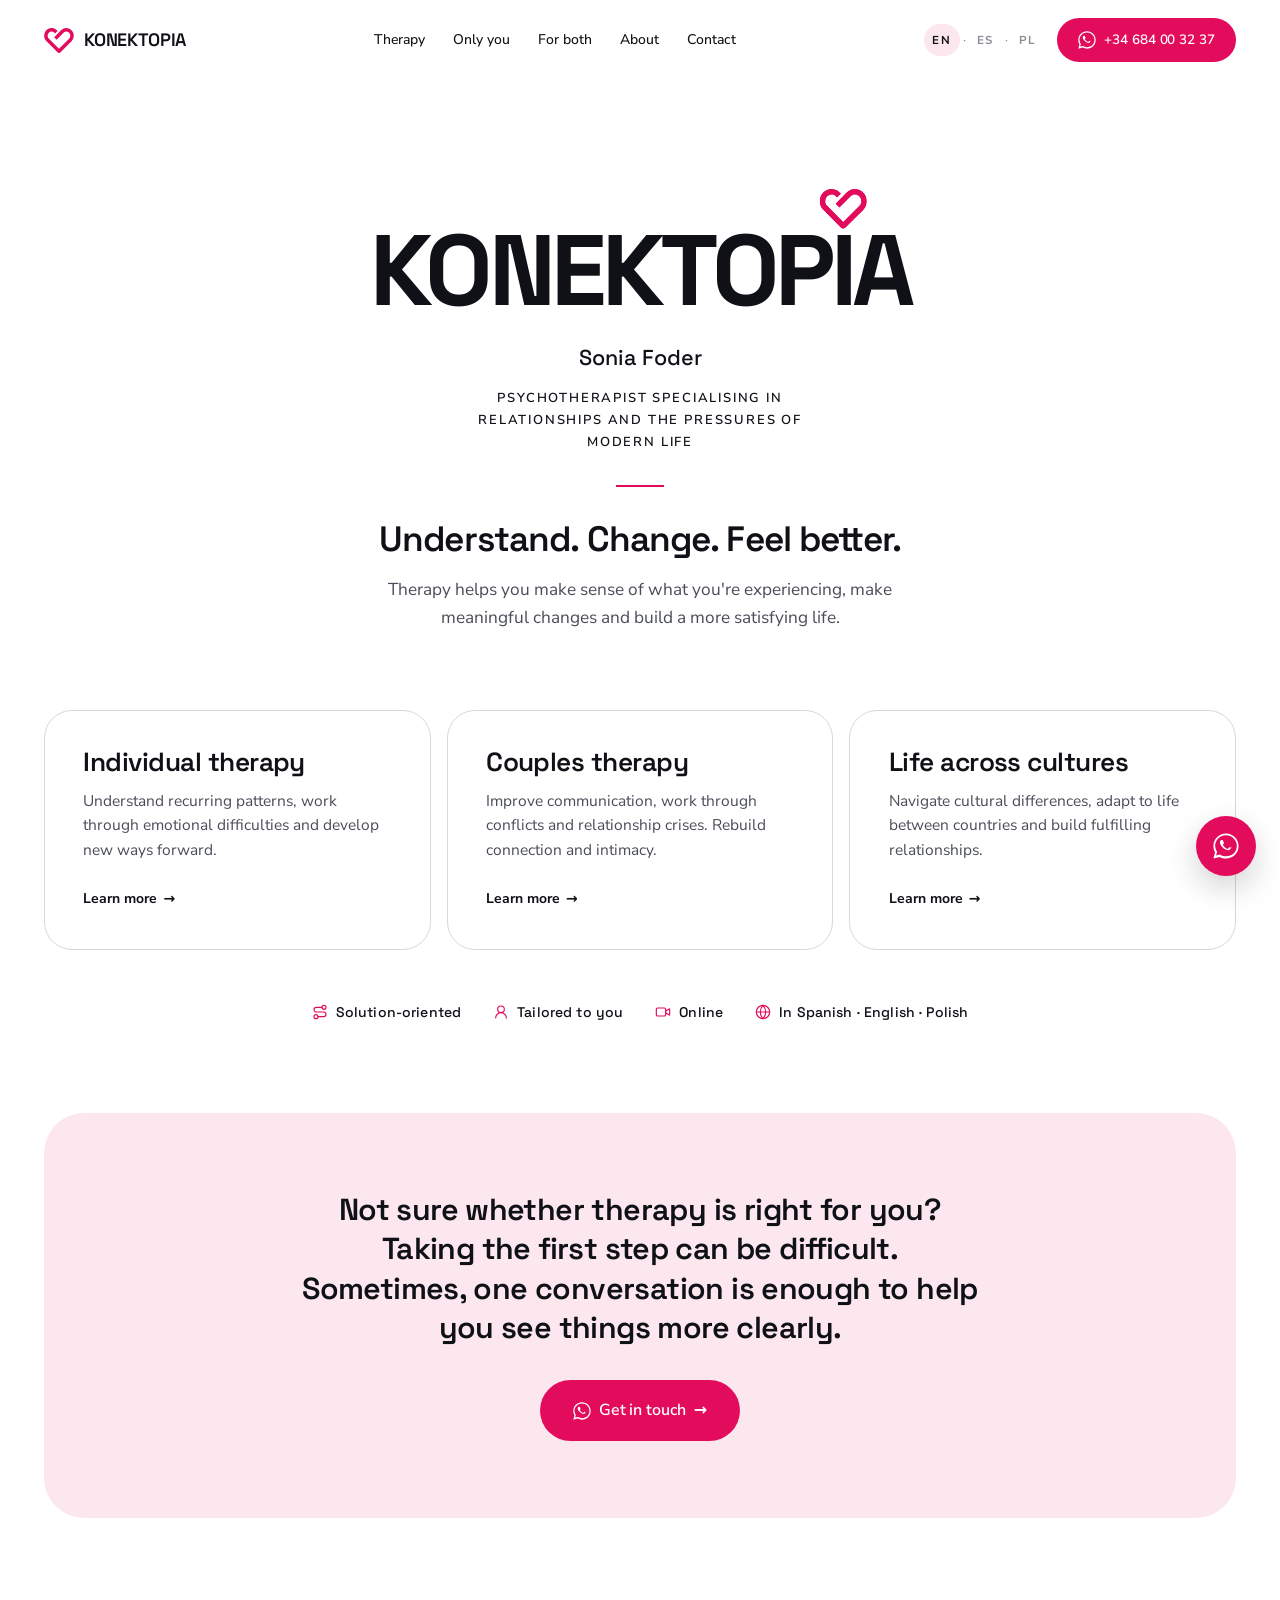
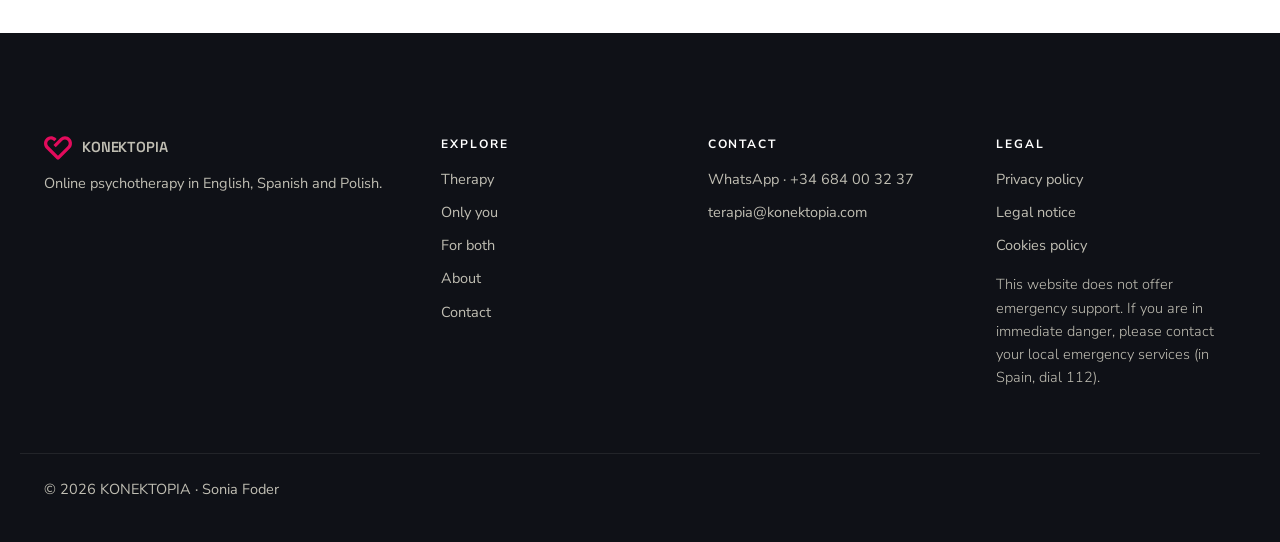
==== index.html @ bf51d0f8 "Languages tag: globe icon Co-Authored-By: Claude Opus 5.5 <noreply@anthropic.com>" ====
<!DOCTYPE html>
<html lang="en">
<head>
  <meta charset="UTF-8" />
  <meta name="viewport" content="width=device-width, initial-scale=1.0" />
  <meta name="theme-color" content="#FFFFFF" />
  <title>KONEKTOPIA · Sonia Foder · Online psychotherapy</title>
  <meta name="description" content="Online psychotherapy with Sonia Foder: individual therapy, couples therapy and life across cultures. In English, Spanish and Polish." />
  <link rel="canonical" href="https://konektopia.com/" />
  <meta property="og:type" content="website" />
  <meta property="og:url" content="https://konektopia.com/" />
  <meta property="og:title" content="KONEKTOPIA · Sonia Foder · Online psychotherapy" />
  <meta property="og:description" content="Online psychotherapy with Sonia Foder: individual therapy, couples therapy and life across cultures. In English, Spanish and Polish." />
  <meta property="og:locale" content="en_GB" />
  <link rel="alternate" hreflang="en" href="https://konektopia.com/?lang=en" />
  <link rel="alternate" hreflang="es" href="https://konektopia.com/?lang=es" />
  <link rel="alternate" hreflang="pl" href="https://konektopia.com/?lang=pl" />
  <link rel="alternate" hreflang="x-default" href="https://konektopia.com/" />
  <link rel="preconnect" href="https://fonts.googleapis.com" />
  <link rel="preconnect" href="https://fonts.gstatic.com" crossorigin />
  <link href="https://fonts.googleapis.com/css2?family=Space+Grotesk:wght@400;500;600;700&family=Nunito+Sans:opsz,wght@6..12,400;6..12,600;6..12,700&display=swap" rel="stylesheet" />
  <link rel="icon" href="/favicon.ico" sizes="48x48" />
  <link rel="icon" href="/favicon.svg" type="image/svg+xml" />
  <link rel="apple-touch-icon" href="/apple-touch-icon.png" />
  <link rel="manifest" href="/site.webmanifest" />
  <link rel="stylesheet" href="style.css?v=20261024h" />
</head>
<body>

  <!-- Clip for the hero heart: its drawing stroke stays inside the original logo shape -->
  <svg width="0" height="0" style="position:absolute" aria-hidden="true"><defs><clipPath id="heart-clip"><path d="M156.26,147.66l-30.51-31.07L215.16,26.45C241.96.07,281.97-7.55,316.39,8.06c22.87,10.37,40.87,29.6,49.78,53.08,13.68,36.04,5.72,77.17-21.5,104.45l-66.32,66.5-76.01,76.21c-8.33,8.35-23.19,8.9-31.77.29L26.06,163.32C6.46,143.61-1.96,114.96.38,87.69,3.26,54.22,23,25,52.62,9.89,85.47-6.86,124.34-1.97,152.43,21.75l15.35,15.39-30.69,30.64-11.51-11.46c-22.52-18.85-55.02-14.79-72.22,9.26-13.88,19.4-13.86,48.48,3.64,66.13l129.3,130.42,60.9-61.21,69.35-69.63c19.87-23.58,16.08-59.19-8.73-77.42-19.13-14.06-44.53-12.14-62.15,3.87L156.26,147.66Z"/></clipPath></defs></svg>

  <a href="#main" class="skip-link" data-i18n="a11y.skip">Skip to main content</a>

  <header class="site-header" id="siteHeader">
    <div class="container header-inner">
      <a href="/" class="brand" aria-label="KONEKTOPIA">
        <svg class="logo-mark" viewBox="0 0 372.73 314.81" width="30" height="25" aria-hidden="true"><path pathLength="1" d="M156.26,147.66l-30.51-31.07L215.16,26.45C241.96.07,281.97-7.55,316.39,8.06c22.87,10.37,40.87,29.6,49.78,53.08,13.68,36.04,5.72,77.17-21.5,104.45l-66.32,66.5-76.01,76.21c-8.33,8.35-23.19,8.9-31.77.29L26.06,163.32C6.46,143.61-1.96,114.96.38,87.69,3.26,54.22,23,25,52.62,9.89,85.47-6.86,124.34-1.97,152.43,21.75l15.35,15.39-30.69,30.64-11.51-11.46c-22.52-18.85-55.02-14.79-72.22,9.26-13.88,19.4-13.86,48.48,3.64,66.13l129.3,130.42,60.9-61.21,69.35-69.63c19.87-23.58,16.08-59.19-8.73-77.42-19.13-14.06-44.53-12.14-62.15,3.87L156.26,147.66Z"/></svg>
        <span class="brand-name">KONEKTOPIA</span>
      </a>
      <nav class="primary-nav" aria-label="Primary">
        <ul>
          <li><a href="therapy.html" data-i18n="nav.therapy">Therapy</a></li>
          <li><a href="only-you.html" data-i18n="nav.onlyYou">Only you</a></li>
          <li><a href="for-both.html" data-i18n="nav.forBoth">For both</a></li>
          <li><a href="about.html" data-i18n="nav.about">About</a></li>
          <li><a href="contact.html" data-i18n="nav.contact">Contact</a></li>
        </ul>
      </nav>
      <div class="header-actions">
        <div class="lang-switch" role="group" aria-label="Language">
          <span class="lang-indicator" aria-hidden="true"></span>
          <button type="button" class="lang-btn is-active" data-lang="en" aria-pressed="true">EN</button><span class="lang-dot" aria-hidden="true">·</span><button type="button" class="lang-btn" data-lang="es" aria-pressed="false">ES</button><span class="lang-dot" aria-hidden="true">·</span><button type="button" class="lang-btn" data-lang="pl" aria-pressed="false">PL</button>
        </div>
        <a href="https://wa.me/34684003237" target="_blank" rel="noopener" class="btn btn-primary header-cta" aria-label="WhatsApp +34 684 00 32 37"><svg viewBox="0 0 32 32" width="18" height="18" fill="currentColor" aria-hidden="true"><path d="M16 .5C7.4.5.5 7.4.5 16c0 2.8.7 5.5 2.1 7.9L.5 31.5l7.8-2c2.3 1.3 4.9 1.9 7.7 1.9 8.6 0 15.5-7 15.5-15.5S24.6.5 16 .5Zm0 28.2c-2.5 0-4.9-.7-7-1.9l-.5-.3-4.6 1.2 1.2-4.5-.3-.5c-1.4-2.2-2.1-4.7-2.1-7.2C2.7 8.6 8.6 2.7 16 2.7s13.3 5.9 13.3 13.3-5.9 12.7-13.3 12.7Zm7.4-9.8c-.4-.2-2.4-1.2-2.8-1.3-.4-.1-.6-.2-.9.2s-1 1.3-1.2 1.5c-.2.2-.4.2-.8.1-.4-.2-1.7-.6-3.2-2-1.2-1-2-2.3-2.2-2.7-.2-.4 0-.6.2-.8.2-.2.4-.4.5-.6.2-.2.2-.4.4-.6.1-.2.1-.4 0-.6 0-.2-.9-2.1-1.2-2.9-.3-.7-.6-.6-.9-.6h-.7c-.2 0-.6.1-.9.4-.3.3-1.2 1.2-1.2 2.8 0 1.6 1.2 3.2 1.4 3.5.2.2 2.4 3.6 5.7 5 .8.3 1.4.5 1.9.7.8.2 1.5.2 2.1.1.6-.1 2-1 2.2-1.9.3-.9.3-1.6.2-1.8-.1-.2-.3-.3-.6-.4Z"/></svg><span class="header-cta-num">+34 684 00 32 37</span></a>
        <button class="menu-toggle" type="button" aria-label="Menu" aria-expanded="false" aria-controls="mobileMenu"><span></span><span></span><span></span></button>
      </div>
    </div>
  </header>

  <div class="mobile-menu" id="mobileMenu" aria-hidden="true">
    <nav aria-label="Mobile navigation">
      <ul>
          <li><a href="therapy.html" data-i18n="nav.therapy">Therapy</a></li>
          <li><a href="only-you.html" data-i18n="nav.onlyYou">Only you</a></li>
          <li><a href="for-both.html" data-i18n="nav.forBoth">For both</a></li>
          <li><a href="about.html" data-i18n="nav.about">About</a></li>
          <li><a href="contact.html" data-i18n="nav.contact">Contact</a></li>
      </ul>
      <div class="mobile-footer">
        <a href="https://wa.me/34684003237" target="_blank" rel="noopener" class="btn btn-primary mobile-cta"><svg viewBox="0 0 32 32" width="18" height="18" fill="currentColor" aria-hidden="true"><path d="M16 .5C7.4.5.5 7.4.5 16c0 2.8.7 5.5 2.1 7.9L.5 31.5l7.8-2c2.3 1.3 4.9 1.9 7.7 1.9 8.6 0 15.5-7 15.5-15.5S24.6.5 16 .5Zm0 28.2c-2.5 0-4.9-.7-7-1.9l-.5-.3-4.6 1.2 1.2-4.5-.3-.5c-1.4-2.2-2.1-4.7-2.1-7.2C2.7 8.6 8.6 2.7 16 2.7s13.3 5.9 13.3 13.3-5.9 12.7-13.3 12.7Zm7.4-9.8c-.4-.2-2.4-1.2-2.8-1.3-.4-.1-.6-.2-.9.2s-1 1.3-1.2 1.5c-.2.2-.4.2-.8.1-.4-.2-1.7-.6-3.2-2-1.2-1-2-2.3-2.2-2.7-.2-.4 0-.6.2-.8.2-.2.4-.4.5-.6.2-.2.2-.4.4-.6.1-.2.1-.4 0-.6 0-.2-.9-2.1-1.2-2.9-.3-.7-.6-.6-.9-.6h-.7c-.2 0-.6.1-.9.4-.3.3-1.2 1.2-1.2 2.8 0 1.6 1.2 3.2 1.4 3.5.2.2 2.4 3.6 5.7 5 .8.3 1.4.5 1.9.7.8.2 1.5.2 2.1.1.6-.1 2-1 2.2-1.9.3-.9.3-1.6.2-1.8-.1-.2-.3-.3-.6-.4Z"/></svg><span>+34 684 00 32 37</span></a>
        <div class="mobile-lang"><button type="button" class="lang-btn is-active" data-lang="en" aria-pressed="true">EN</button><span class="lang-dot" aria-hidden="true">·</span><button type="button" class="lang-btn" data-lang="es" aria-pressed="false">ES</button><span class="lang-dot" aria-hidden="true">·</span><button type="button" class="lang-btn" data-lang="pl" aria-pressed="false">PL</button></div>
      </div>
    </nav>
  </div>

  <main id="main">
    <section class="hero" id="hero">
      <div class="container hero-inner">
        <h1 class="hero-title" aria-label="KONEKTOPIA">KONEKTOP<span class="heart-i">I<span class="heart-dot" aria-hidden="true"><svg class="logo-mark heart-svg" viewBox="0 0 372.73 314.81"><path pathLength="1" d="M156.26,147.66l-30.51-31.07L215.16,26.45C241.96.07,281.97-7.55,316.39,8.06c22.87,10.37,40.87,29.6,49.78,53.08,13.68,36.04,5.72,77.17-21.5,104.45l-66.32,66.5-76.01,76.21c-8.33,8.35-23.19,8.9-31.77.29L26.06,163.32C6.46,143.61-1.96,114.96.38,87.69,3.26,54.22,23,25,52.62,9.89,85.47-6.86,124.34-1.97,152.43,21.75l15.35,15.39-30.69,30.64-11.51-11.46c-22.52-18.85-55.02-14.79-72.22,9.26-13.88,19.4-13.86,48.48,3.64,66.13l129.3,130.42,60.9-61.21,69.35-69.63c19.87-23.58,16.08-59.19-8.73-77.42-19.13-14.06-44.53-12.14-62.15,3.87L156.26,147.66Z"/></svg></span></span>A</h1>
        <p class="hero-name">Sonia Foder</p>
        <p class="hero-subtitle" data-i18n="home.subtitle">Psychotherapist specialising in relationships and the pressures of modern life</p>
        <span class="rule" aria-hidden="true"></span>
        <p class="hero-tagline" data-i18n="home.tagline">Understand. Change. Feel better.</p>
        <p class="hero-intro" data-i18n="home.intro">Therapy helps you make sense of what you're experiencing, make meaningful changes and build a more satisfying life.</p>
      </div>
    </section>

    <section class="paths" aria-label="Therapy">
      <div class="container">
        <div class="paths-grid">
          <a class="path-card reveal" href="only-you.html">
            <h3 data-i18n="card.individual.title">Individual therapy</h3>
            <p data-i18n="card.individual.text">Understand recurring patterns, work through emotional difficulties and develop new ways forward.</p>
            <span class="path-more"><span data-i18n="cta.more">Learn more</span> <span aria-hidden="true">→</span></span>
          </a>
          <a class="path-card reveal" href="for-both.html">
            <h3 data-i18n="card.couples.title">Couples therapy</h3>
            <p data-i18n="card.couples.text">Improve communication, work through conflicts and relationship crises. Rebuild connection and intimacy.</p>
            <span class="path-more"><span data-i18n="cta.more">Learn more</span> <span aria-hidden="true">→</span></span>
          </a>
          <a class="path-card reveal" href="life-across-cultures.html">
            <h3 data-i18n="card.cultures.title">Life across cultures</h3>
            <p data-i18n="card.cultures.text">Navigate cultural differences, adapt to life between countries and build fulfilling relationships.</p>
            <span class="path-more"><span data-i18n="cta.more">Learn more</span> <span aria-hidden="true">→</span></span>
          </a>
        </div>
        <ul class="tags">
          <li><svg viewBox="0 0 24 24" width="16" height="16" fill="none" stroke="currentColor" stroke-width="1.75" stroke-linecap="round" stroke-linejoin="round" aria-hidden="true"><circle cx="6" cy="19" r="3"/><path d="M9 19h8.5a3.5 3.5 0 0 0 0-7h-11a3.5 3.5 0 0 1 0-7H15"/><circle cx="18" cy="5" r="3"/></svg><span data-i18n="tags.0">Solution-oriented</span></li><li><svg viewBox="0 0 24 24" width="16" height="16" fill="none" stroke="currentColor" stroke-width="1.75" stroke-linecap="round" stroke-linejoin="round" aria-hidden="true"><circle cx="12" cy="8" r="5"/><path d="M20 21a8 8 0 0 0-16 0"/></svg><span data-i18n="tags.1">Tailored to you</span></li><li><svg viewBox="0 0 24 24" width="16" height="16" fill="none" stroke="currentColor" stroke-width="1.75" stroke-linecap="round" stroke-linejoin="round" aria-hidden="true"><path d="m16 13 5.223 3.482a.5.5 0 0 0 .777-.416V7.87a.5.5 0 0 0-.752-.432L16 10.5"/><rect x="2" y="6" width="14" height="12" rx="2"/></svg><span data-i18n="tags.2">Online</span></li><li><svg viewBox="0 0 24 24" width="16" height="16" fill="none" stroke="currentColor" stroke-width="1.75" stroke-linecap="round" stroke-linejoin="round" aria-hidden="true"><circle cx="12" cy="12" r="10"/><path d="M12 2a14.5 14.5 0 0 0 0 20 14.5 14.5 0 0 0 0-20"/><path d="M2 12h20"/></svg><span data-i18n="tags.3">In Spanish · English · Polish</span></li>
        </ul>
      </div>
    </section>

    <section class="talk">
      <div class="container">
        <div class="talk-card reveal">
          <p class="talk-text" data-i18n="home.ctaText">Not sure whether therapy is right for you? Taking the first step can be difficult. Sometimes, one conversation is enough to help you see things more clearly.</p>
          <a href="https://wa.me/34684003237" target="_blank" rel="noopener" class="btn btn-primary btn-lg"><svg viewBox="0 0 32 32" width="18" height="18" fill="currentColor" aria-hidden="true"><path d="M16 .5C7.4.5.5 7.4.5 16c0 2.8.7 5.5 2.1 7.9L.5 31.5l7.8-2c2.3 1.3 4.9 1.9 7.7 1.9 8.6 0 15.5-7 15.5-15.5S24.6.5 16 .5Zm0 28.2c-2.5 0-4.9-.7-7-1.9l-.5-.3-4.6 1.2 1.2-4.5-.3-.5c-1.4-2.2-2.1-4.7-2.1-7.2C2.7 8.6 8.6 2.7 16 2.7s13.3 5.9 13.3 13.3-5.9 12.7-13.3 12.7Zm7.4-9.8c-.4-.2-2.4-1.2-2.8-1.3-.4-.1-.6-.2-.9.2s-1 1.3-1.2 1.5c-.2.2-.4.2-.8.1-.4-.2-1.7-.6-3.2-2-1.2-1-2-2.3-2.2-2.7-.2-.4 0-.6.2-.8.2-.2.4-.4.5-.6.2-.2.2-.4.4-.6.1-.2.1-.4 0-.6 0-.2-.9-2.1-1.2-2.9-.3-.7-.6-.6-.9-.6h-.7c-.2 0-.6.1-.9.4-.3.3-1.2 1.2-1.2 2.8 0 1.6 1.2 3.2 1.4 3.5.2.2 2.4 3.6 5.7 5 .8.3 1.4.5 1.9.7.8.2 1.5.2 2.1.1.6-.1 2-1 2.2-1.9.3-.9.3-1.6.2-1.8-.1-.2-.3-.3-.6-.4Z"/></svg><span data-i18n="cta.touch">Get in touch</span> <span aria-hidden="true">→</span></a>
        </div>
      </div>
    </section>
  </main>

  <footer class="site-footer">
    <div class="container footer-grid">
      <div class="footer-brand">
        <a href="/" class="brand brand-foot" aria-label="KONEKTOPIA"><svg class="logo-mark" viewBox="0 0 372.73 314.81" width="28" height="24" aria-hidden="true"><path pathLength="1" d="M156.26,147.66l-30.51-31.07L215.16,26.45C241.96.07,281.97-7.55,316.39,8.06c22.87,10.37,40.87,29.6,49.78,53.08,13.68,36.04,5.72,77.17-21.5,104.45l-66.32,66.5-76.01,76.21c-8.33,8.35-23.19,8.9-31.77.29L26.06,163.32C6.46,143.61-1.96,114.96.38,87.69,3.26,54.22,23,25,52.62,9.89,85.47-6.86,124.34-1.97,152.43,21.75l15.35,15.39-30.69,30.64-11.51-11.46c-22.52-18.85-55.02-14.79-72.22,9.26-13.88,19.4-13.86,48.48,3.64,66.13l129.3,130.42,60.9-61.21,69.35-69.63c19.87-23.58,16.08-59.19-8.73-77.42-19.13-14.06-44.53-12.14-62.15,3.87L156.26,147.66Z"/></svg><span class="brand-name">KONEKTOPIA</span></a>
        <p class="foot-tagline" data-i18n="footer.tagline">Online psychotherapy in English, Spanish and Polish.</p>
      </div>
      <div class="footer-col">
        <h4 data-i18n="footer.exploreTitle">Explore</h4>
        <ul>
          <li><a href="therapy.html" data-i18n="nav.therapy">Therapy</a></li>
          <li><a href="only-you.html" data-i18n="nav.onlyYou">Only you</a></li>
          <li><a href="for-both.html" data-i18n="nav.forBoth">For both</a></li>
          <li><a href="about.html" data-i18n="nav.about">About</a></li>
          <li><a href="contact.html" data-i18n="nav.contact">Contact</a></li>
        </ul>
      </div>
      <div class="footer-col">
        <h4 data-i18n="footer.contactTitle">Contact</h4>
        <ul>
          <li><a href="https://wa.me/34684003237" target="_blank" rel="noopener">WhatsApp · +34 684 00 32 37</a></li>
          <li><a href="mailto:terapia@konektopia.com">terapia@konektopia.com</a></li>
        </ul>
      </div>
      <div class="footer-col">
        <h4 data-i18n="footer.legalTitle">Legal</h4>
        <ul>
          <li><a href="legal.html#privacy" data-i18n="footer.privacy">Privacy policy</a></li>
          <li><a href="legal.html#legal" data-i18n="footer.legal">Legal notice</a></li>
          <li><a href="legal.html#cookies" data-i18n="footer.cookies">Cookies policy</a></li>
        </ul>
        <p class="legal-note" data-i18n="footer.crisis">This website does not offer emergency support. If you are in immediate danger, please contact your local emergency services (in Spain, dial 112).</p>
      </div>
    </div>
    <div class="container foot-bottom">
      <p>&copy; <span id="year"></span> KONEKTOPIA · Sonia Foder</p>
    </div>
  </footer>

  <a href="https://wa.me/34684003237" target="_blank" rel="noopener" class="wa-float" aria-label="WhatsApp"><svg viewBox="0 0 32 32" width="26" height="26" fill="currentColor" aria-hidden="true"><path d="M16 .5C7.4.5.5 7.4.5 16c0 2.8.7 5.5 2.1 7.9L.5 31.5l7.8-2c2.3 1.3 4.9 1.9 7.7 1.9 8.6 0 15.5-7 15.5-15.5S24.6.5 16 .5Zm0 28.2c-2.5 0-4.9-.7-7-1.9l-.5-.3-4.6 1.2 1.2-4.5-.3-.5c-1.4-2.2-2.1-4.7-2.1-7.2C2.7 8.6 8.6 2.7 16 2.7s13.3 5.9 13.3 13.3-5.9 12.7-13.3 12.7Zm7.4-9.8c-.4-.2-2.4-1.2-2.8-1.3-.4-.1-.6-.2-.9.2s-1 1.3-1.2 1.5c-.2.2-.4.2-.8.1-.4-.2-1.7-.6-3.2-2-1.2-1-2-2.3-2.2-2.7-.2-.4 0-.6.2-.8.2-.2.4-.4.5-.6.2-.2.2-.4.4-.6.1-.2.1-.4 0-.6 0-.2-.9-2.1-1.2-2.9-.3-.7-.6-.6-.9-.6h-.7c-.2 0-.6.1-.9.4-.3.3-1.2 1.2-1.2 2.8 0 1.6 1.2 3.2 1.4 3.5.2.2 2.4 3.6 5.7 5 .8.3 1.4.5 1.9.7.8.2 1.5.2 2.1.1.6-.1 2-1 2.2-1.9.3-.9.3-1.6.2-1.8-.1-.2-.3-.3-.6-.4Z"/></svg></a>

  <script src="script.js?v=20261024h"></script>
</body>
</html>
---- style.css ----
/* =========================================================
   KONEKTOPIA — Editorial premium rebuild
   Inspiration: Sunday Counselling · People-Shift · ALIA
   - Pure white background
   - Yellow sun accent + ALIA-style highlight blocks
   - People-Shift rounded color cards
   - Black pill CTAs everywhere
   ========================================================= */

/* ---------- Tokens ---------- */
:root {
  /* Surfaces */
  --bg:           #FFFFFF;
  --bg-soft:      #F7F6F2;     /* subtle off-white */
  --bg-deep:      #F2F0EA;     /* used on alternating sections */
  --surface:      #FFFFFF;

  /* Ink */
  --ink:          #0F1117;     /* near-black, slight blue */
  --ink-2:        #4A4D58;
  --ink-3:        #8A8D96;
  --line:         #E8E7E0;
  --line-strong:  #D9D7CE;

  /* Accents */
  --sun:          #FCE7EF;     /* soft raspberry tint (hovers, highlights) */
  --sun-deep:     #E30B5C;
  --pink:         #E30B5C;
  --green:        #E30B5C;
  --accent:       #E30B5C;     /* brand raspberry — dominant */
  --accent-deep:  #A30841;

  /* People-Shift card colors */

  /* Type — Sunday Counselling font system */
  --serif: "Space Grotesk", system-ui, sans-serif;   /* display / headings / brand */
  --sans:  "Nunito Sans",   system-ui, sans-serif;   /* body / UI / paragraphs */

  /* Scale */
  --s-1: 4px;  --s-2: 8px;  --s-3: 12px;  --s-4: 16px;
  --s-5: 24px; --s-6: 32px; --s-7: 48px;  --s-8: 64px;
  --s-9: 96px; --s-10: 128px;

  /* Radii — chunkier than before */
  --r-sm: 12px; --r-md: 20px; --r-lg: 28px; --r-xl: 40px; --r-pill: 999px;

  /* Shadows — minimal */
  --sh-1: 0 1px 2px rgba(15, 17, 23, .04);
  --sh-2: 0 8px 24px rgba(15, 17, 23, .06);
  --sh-3: 0 16px 40px rgba(15, 17, 23, .10);

  /* Motion */
  --ease: cubic-bezier(.2, .65, .25, 1);
  --t-fast: 150ms;
  --t: 240ms;
  --t-slow: 460ms;

  --container: 1240px;
  --nav-h: 80px;
}

/* ---------- Reset & base ---------- */
*, *::before, *::after { box-sizing: border-box; }
html { scroll-behavior: smooth; -webkit-text-size-adjust: 100%; }
body {
  margin: 0;
  font-family: var(--sans);
  font-size: 17px;
  line-height: 1.6;
  color: var(--ink);
  background: var(--bg);
  -webkit-font-smoothing: antialiased;
  -moz-osx-font-smoothing: grayscale;
  overflow-x: hidden;
}
img, svg { display: block; max-width: 100%; }
a { color: inherit; text-decoration: none; transition: color var(--t) var(--ease); }
a:hover { color: var(--sun-deep); }
button { font: inherit; cursor: pointer; border: none; background: none; color: inherit; }
ul, ol { list-style: none; margin: 0; padding: 0; }

h1, h2, h3, h4 {
  font-family: var(--serif);
  font-weight: 700;
  letter-spacing: -.03em;
  line-height: 1.05;
  margin: 0 0 var(--s-4);
  color: var(--ink);
}
h1 { font-size: clamp(3rem, 6.5vw + 1rem, 6.5rem); font-weight: 700; letter-spacing: -.04em; }
h2 { font-size: clamp(2.2rem, 3vw + 1rem, 4rem);   font-weight: 600; letter-spacing: -.03em; }
h3 { font-size: clamp(1.3rem, .8vw + 1rem, 1.8rem); font-weight: 600; letter-spacing: -.02em; }
h4 { font-size: 1.05rem; font-family: var(--sans); font-weight: 700; letter-spacing: -.01em; line-height: 1.35; }

p { margin: 0 0 var(--s-4); color: var(--ink-2); }
:focus-visible {
  outline: 3px solid var(--accent);
  outline-offset: 3px;
  border-radius: 6px;
}

/* Highlight block — ALIA signature */
mark, .hl {
  display: inline;
  padding: .08em .28em;
  background: var(--sun);
  color: var(--ink);
  border-radius: 4px;
  box-decoration-break: clone;
  -webkit-box-decoration-break: clone;
}
mark.pink, .hl.pink { background: var(--pink); color: #fff; }
mark.green, .hl.green { background: var(--green); color: var(--ink); }

/* Utilities */
.container { width: 100%; max-width: var(--container); margin: 0 auto; padding: 0 var(--s-5); }
.visually-hidden {
  position: absolute !important; width: 1px; height: 1px; padding: 0;
  margin: -1px; overflow: hidden; clip: rect(0,0,0,0); white-space: nowrap; border: 0;
}
.skip-link {
  position: absolute; left: -10000px; top: 12px; z-index: 1000;
  background: var(--ink); color: #fff; padding: 10px 16px; border-radius: var(--r-sm);
}
.skip-link:focus { left: 12px; }

.eyebrow {
  display: inline-flex; align-items: center; gap: var(--s-2);
  font-family: var(--sans);
  font-size: 12px; font-weight: 600;
  letter-spacing: .18em; text-transform: uppercase;
  color: var(--ink);
  padding: 0;
  border: none; background: transparent;
}
.eyebrow::before {
  content: ""; width: 22px; height: 1.5px;
  background: var(--ink); display: inline-block;
}

.section { padding: clamp(64px, 8vw, 128px) 0; position: relative; }
.section-head { max-width: 820px; margin: 0 auto var(--s-8); }
.section-head .eyebrow { margin-bottom: var(--s-5); }
.section-lead { font-size: 1.15rem; color: var(--ink-2); max-width: 60ch; }

/* ---------- Buttons ---------- */
.btn {
  display: inline-flex; align-items: center; justify-content: center; gap: var(--s-2);
  padding: 14px 26px; min-height: 48px;
  border-radius: var(--r-pill);
  font-weight: 600; font-size: 15px; letter-spacing: -.005em;
  transition: transform var(--t) var(--ease), background var(--t) var(--ease),
              color var(--t) var(--ease), border-color var(--t) var(--ease),
              box-shadow var(--t) var(--ease);
  border: 1.5px solid transparent;
  white-space: nowrap; cursor: pointer;
  touch-action: manipulation;
}
.btn-lg { padding: 17px 32px; font-size: 16px; min-height: 56px; }
.btn-primary { background: var(--accent); color: #fff; }
.btn-primary:hover { background: var(--accent-deep); color: #fff; transform: translateY(-1px); box-shadow: var(--sh-2); }
.btn-secondary { background: transparent; color: var(--ink); border-color: var(--ink); }
.btn-secondary:hover { background: var(--ink); color: #fff; }
.btn-yellow { background: var(--sun); color: var(--ink); }
.btn-yellow:hover { background: var(--sun-deep); color: var(--ink); transform: translateY(-1px); }
.btn-ghost { background: transparent; color: var(--ink); border-color: var(--line-strong); }
.btn-ghost:hover { background: var(--bg-soft); border-color: var(--ink); }
.btn-icon {
  display: inline-flex; align-items: center; justify-content: center;
  width: 44px; height: 44px; border-radius: var(--r-pill);
  background: transparent; border: 1.5px solid var(--line-strong); color: var(--ink);
  transition: background var(--t) var(--ease), border-color var(--t) var(--ease), color var(--t) var(--ease);
}
.btn-icon:hover { background: var(--ink); color: #fff; border-color: var(--ink); }

/* ---------- Header ---------- */
/* ---- HEADER — fixed, transparent → white, hides on scroll-down ---- */
.site-header {
  position: fixed; top: 0; left: 0; right: 0; z-index: 100;
  background: transparent;
  transition:
    background .35s var(--ease),
    box-shadow  .35s var(--ease),
    transform   .4s  var(--ease);
}
/* Opaque once user scrolls */
.site-header.is-scrolled {
  background: rgba(255, 255, 255, .94);
  backdrop-filter: saturate(160%) blur(18px);
  -webkit-backdrop-filter: saturate(160%) blur(18px);
  box-shadow: 0 1px 0 var(--line), 0 4px 24px rgba(15,17,23,.06);
}
/* Slide up on scroll-down, slide back on scroll-up */
.site-header.is-hidden { transform: translateY(-110%); }

.header-inner {
  display: flex; align-items: center; justify-content: space-between;
  gap: var(--s-4); height: var(--nav-h);
}

/* Brand */
.brand {
  display: inline-flex; align-items: center; gap: 9px;
  color: var(--ink); font-family: var(--serif); font-weight: 600;
  font-size: 18px; letter-spacing: -.01em; flex-shrink: 0;
}
.brand-name { line-height: 1; }

/* Nav — yellow pill highlight on hover / active */
.primary-nav ul { display: flex; gap: 2px; }
.primary-nav a {
  display: block;
  font-size: 14px; font-weight: 500; color: var(--ink);
  padding: 7px 13px; border-radius: var(--r-pill);
  transition: background var(--t-fast) var(--ease), color var(--t-fast) var(--ease);
}
.primary-nav a:hover  { background: var(--sun); color: var(--ink); }
.primary-nav a.is-active { background: var(--sun); color: var(--ink); font-weight: 600; }

/* Header right actions */
.header-actions { display: flex; align-items: center; gap: var(--s-3); flex-shrink: 0; }

/* Language switcher — plain text with dot separators */
.lang-switch { display: inline-flex; align-items: center; gap: 1px; }
.lang-indicator { display: none; } /* kept in DOM for JS compat, hidden visually */
.lang-dot {
  color: var(--ink-3); font-size: 13px; line-height: 1;
  pointer-events: none; padding: 0 2px;
}
.lang-btn {
  font-size: 11.5px; font-weight: 700; letter-spacing: .14em;
  color: var(--ink-3);
  padding: 5px 8px; min-height: 32px;
  border-radius: var(--r-pill);
  transition: color var(--t-fast) var(--ease), background var(--t-fast) var(--ease);
}
.lang-btn:hover { color: var(--ink); }
.lang-btn.is-active {
  color: var(--ink); background: var(--sun);
}

/* Header CTA button */
.header-cta {
  padding: 10px 20px; min-height: 42px; font-size: 13.5px; font-weight: 600;
  background: var(--accent); color: #fff; border-color: transparent;
}
.header-cta:hover { background: var(--accent-deep); color: #fff; }

/* Burger — 3 lines → X */
.menu-toggle {
  display: none;
  width: 44px; height: 44px;
  align-items: center; justify-content: center;
  flex-direction: column; gap: 6px;
  border-radius: var(--r-pill);
  border: 1.5px solid rgba(15,17,23,.18);
  background: rgba(255,255,255,.7);
  backdrop-filter: blur(8px);
}
.menu-toggle span {
  display: block; width: 16px; height: 1.5px; background: var(--ink);
  transition: transform var(--t) var(--ease), opacity var(--t) var(--ease), width var(--t) var(--ease);
}
.menu-toggle[aria-expanded="true"] span:nth-child(1) { transform: translateY(7.5px) rotate(45deg); }
.menu-toggle[aria-expanded="true"] span:nth-child(2) { opacity: 0; width: 0; }
.menu-toggle[aria-expanded="true"] span:nth-child(3) { transform: translateY(-7.5px) rotate(-45deg); }

/* ---- MOBILE MENU — full-screen overlay ---- */
.mobile-menu {
  position: fixed; inset: 0; z-index: 99;
  background: var(--bg);
  display: flex; flex-direction: column;
  padding: calc(var(--nav-h) + var(--s-6)) var(--s-6) var(--s-8);
  opacity: 0; pointer-events: none; visibility: hidden;
  transition: opacity .3s var(--ease), visibility .3s;
  overflow-y: auto;
}
.mobile-menu.is-open { opacity: 1; pointer-events: auto; visibility: visible; }

.mobile-menu nav { display: flex; flex-direction: column; flex: 1; justify-content: space-between; }

.mobile-menu ul {
  display: flex; flex-direction: column;
  gap: 0; margin: 0;
}
.mobile-menu ul li {
  border-bottom: 1px solid var(--line);
}
.mobile-menu ul li:first-child { border-top: 1px solid var(--line); }

.mobile-menu a {
  display: block;
  font-family: var(--serif); font-weight: 700;
  font-size: clamp(2rem, 7vw, 3.2rem);
  letter-spacing: -.03em;
  color: var(--ink); line-height: 1.1;
  padding: 14px 0;
  transition: color var(--t-fast) var(--ease), padding-left var(--t) var(--ease);
}
.mobile-menu a:hover { color: var(--sun-deep); padding-left: 12px; }

/* Bottom area: CTAs + language */
.mobile-footer {
  display: flex; flex-direction: column; gap: var(--s-3);
  padding-top: var(--s-6);
}
.mobile-cta { background: var(--accent); color: #fff; border-color: transparent; text-align: center; }
.mobile-cta:hover { background: var(--accent-deep); color: #fff; }
.mobile-wa { text-align: center; }
.mobile-lang {
  display: flex; align-items: center; justify-content: center; gap: 6px;
  padding-top: var(--s-2);
  font-size: 13px; font-weight: 600; color: var(--ink-3);
}

/* ---------- FOOTER ---------- */
.site-footer {
  background: var(--ink); color: #DDDCD3;
  padding: clamp(64px, 8vw, 120px) 0 var(--s-5);
}
.site-footer p, .site-footer a, .site-footer ul li { color: #C0BEB3; font-size: 14.5px; }
.site-footer a:hover { color: var(--sun); }
.footer-grid {
  display: grid; grid-template-columns: 1.4fr repeat(3, 1fr);
  gap: var(--s-7);
  padding-bottom: var(--s-7);
  border-bottom: 1px solid rgba(255,255,255,.08);
}
.brand-foot { color: #fff; margin-bottom: var(--s-4); }
.foot-motto {
  font-family: var(--serif); font-weight: 300;
  max-width: 36ch; color: #C0BEB3; letter-spacing: -.01em;
}
.site-footer h4 {
  font-family: var(--sans); font-size: 12px;
  letter-spacing: .16em; text-transform: uppercase;
  color: #fff; margin-bottom: var(--s-4);
}
.site-footer ul { display: flex; flex-direction: column; gap: 10px; }
.legal-note { margin-top: var(--s-4); font-size: 12.5px; font-weight: 300; color: #8A887E; }
.foot-bottom {
  display: flex; justify-content: space-between; align-items: center;
  padding-top: var(--s-5); font-size: 13px;
}

/* ---------- Floating WhatsApp ---------- */
.wa-float {
  position: fixed; bottom: 24px; right: 24px; z-index: 90;
  display: inline-flex; align-items: center; justify-content: center;
  width: 60px; height: 60px;
  background: var(--accent); color: #fff;
  border-radius: var(--r-pill);
  box-shadow: 0 12px 30px rgba(15, 17, 23, .18);
  transition: transform var(--t) var(--ease), box-shadow var(--t) var(--ease);
}
.wa-float:hover {
  transform: translateY(-2px); color: #fff;
  box-shadow: 0 16px 36px rgba(227, 11, 92, .35);
}
.wa-label { display: none; }
.wa-float::after {
  content: ""; position: absolute; inset: 0; border-radius: inherit;
  box-shadow: 0 0 0 0 rgba(227, 11, 92, .35);
  animation: wa-pulse 2.4s var(--ease) infinite;
  pointer-events: none;
}
@keyframes wa-pulse {
  0%   { box-shadow: 0 0 0 0   rgba(227, 11, 92, .35); }
  70%  { box-shadow: 0 0 0 18px rgba(227, 11, 92, 0); }
  100% { box-shadow: 0 0 0 0    rgba(227, 11, 92, 0); }
}

/* ---------- Reveal-on-scroll ---------- */
.reveal { opacity: 0; transform: translateY(18px);
  transition: opacity var(--t-slow) var(--ease), transform var(--t-slow) var(--ease); }
.reveal.is-visible { opacity: 1; transform: none; }

.btn-link {
  display: inline-flex; align-items: center; gap: 6px;
  font-size: 15px; font-weight: 600; color: var(--ink);
  padding: 8px 0;
  position: relative;
  transition: color var(--t) var(--ease), transform var(--t) var(--ease);
}
.btn-link::after {
  content: ""; position: absolute; left: 0; right: 0; bottom: 4px; height: 1.5px;
  background: var(--ink); transform: scaleX(.4); transform-origin: left;
  transition: transform var(--t) var(--ease), background var(--t) var(--ease);
}
.btn-link:hover { color: var(--sun-deep); }
.btn-link:hover::after { transform: scaleX(1); background: var(--sun-deep); }

/* ---------- FOOTER (refined) ---------- */
.footer-grid {
  display: grid;
  grid-template-columns: 1.6fr 1fr 1.1fr 1.1fr;
  gap: var(--s-7);
  padding-bottom: var(--s-7);
  border-bottom: 1px solid rgba(255,255,255,.08);
}
.footer-brand .brand { margin-bottom: var(--s-3); }
.foot-tagline {
  max-width: 38ch; margin-bottom: var(--s-4);
  color: #C0BEB3; font-size: 14.5px; line-height: 1.6;
}
.foot-langs {
  font-size: 13px; color: #8A887E;
  margin: 0;
}
.foot-langs strong { color: #C0BEB3; font-weight: 600; }
.foot-address {
  margin-top: var(--s-3); font-style: normal;
  font-size: 13px; color: #8A887E; line-height: 1.6;
}
.foot-meta { font-size: 12.5px; color: #8A887E; margin: 0; }

/* ---------- SUB-PAGE HERO + BREADCRUMBS + THERAPY BLOCK ---------- */
.subpage-hero {
  padding: calc(var(--nav-h) + clamp(48px, 6vw, 100px)) 0 clamp(48px, 5vw, 88px);
  background: var(--bg);
  position: relative;
}
.subpage-hero-inner {
  max-width: 880px; margin: 0 auto; text-align: center;
}

.subpage-hero .eyebrow { margin-bottom: var(--s-4); }
.subpage-title {
  font-family: var(--serif); font-weight: 700;
  font-size: clamp(2.6rem, 5vw + 1rem, 5rem);
  letter-spacing: -.035em; line-height: 1.02;
  margin: 0 0 var(--s-5);
  color: var(--ink);
}
.subpage-lead {
  font-size: clamp(1.05rem, 1vw + .5rem, 1.25rem);
  color: var(--ink-2); line-height: 1.55;
  max-width: 62ch; margin: 0 0 var(--s-6);
}
.subpage-jump {
  display: flex; gap: var(--s-5); flex-wrap: wrap; justify-content: center; margin-top: var(--s-4);
}

/* Therapy blocks on therapy.html */
.therapy-block { padding: clamp(48px, 6vw, 96px) 0; background: var(--bg); }
.therapy-block.alt { background: var(--bg-soft); }
.therapy-block-card {
  padding: clamp(40px, 5vw, 72px);
  background: var(--bg);
  border: 1.5px solid var(--line-strong);
  border-radius: var(--r-xl);
  transition: border-color var(--t) var(--ease), box-shadow var(--t) var(--ease);
}
.therapy-block.alt .therapy-block-card { background: var(--bg); }
.therapy-block-card:hover { border-color: var(--ink); box-shadow: 0 12px 32px rgba(15,17,23,.06); }
.therapy-block-text > .eyebrow { margin-bottom: var(--s-4); }
.therapy-block-text .section-title { margin-bottom: var(--s-6); text-align: left; }
.therapy-block-text h3 {
  font-family: var(--sans); font-weight: 700; font-size: 1rem;
  letter-spacing: -.005em; line-height: 1.3;
  color: var(--ink-2); margin: var(--s-5) 0 6px;
  text-transform: uppercase; font-size: 12.5px; letter-spacing: .12em;
}
.therapy-block-text h3:first-of-type { margin-top: 0; }
.therapy-block-text p {
  font-size: 1.02rem; line-height: 1.65; color: var(--ink);
  max-width: 64ch; margin: 0 0 var(--s-4);
}
.therapy-block-text .goals-title {
  font-family: var(--sans); font-weight: 700; font-size: 12.5px;
  letter-spacing: .12em; text-transform: uppercase;
  color: var(--ink-2); margin: var(--s-6) 0 var(--s-3);
}
.therapy-block-text .btn { margin-top: var(--s-5); }

.sessions-block { padding: clamp(64px, 8vw, 120px) 0; background: var(--bg); }
.sessions-block .section-head { text-align: center; max-width: 720px; margin: 0 auto var(--s-7); }

/* ---------- LEGAL pages ---------- */
.legal-block { padding: clamp(48px, 6vw, 96px) 0 clamp(64px, 8vw, 120px); background: var(--bg); }
.legal-container { max-width: 780px; margin: 0 auto; }
.legal-doc {
  padding: clamp(32px, 4vw, 56px);
  background: var(--bg);
  border: 1.5px solid var(--line-strong);
  border-radius: var(--r-lg);
  margin-bottom: var(--s-5);
  scroll-margin-top: calc(var(--nav-h) + 24px);
}
.legal-flag {
  display: inline-block; margin-bottom: var(--s-4);
  font-size: 11.5px; font-weight: 700; letter-spacing: .14em; text-transform: uppercase;
  padding: 4px 12px; background: var(--sun); color: var(--ink);
  border-radius: 4px;
}
.legal-h2 {
  font-family: var(--serif); font-weight: 700;
  font-size: clamp(1.7rem, 2vw + .8rem, 2.4rem);
  letter-spacing: -.025em; line-height: 1.15;
  margin: 0 0 var(--s-5); color: var(--ink);
}
.legal-doc p {
  font-size: 1rem; line-height: 1.65; color: var(--ink-2);
  margin: 0 0 var(--s-4);
}


/* =========================================================
   ============== 2026 REDESIGN (logo #E30B5C) ==============
   ========================================================= */

/* ---------- Logo ---------- */
.logo-mark { flex-shrink: 0; overflow: visible; }
.logo-mark path { fill: var(--accent); }
.brand { gap: 10px; }
.brand-foot { color: #fff; }


/* ---------- Hero ---------- */
.hero {
  padding: calc(var(--nav-h) + clamp(48px, 7vw, 112px)) 0 clamp(48px, 6vw, 96px);
  background: var(--bg);
  text-align: center;
}
.hero-inner { display: flex; flex-direction: column; align-items: center; }
.hero-title {
  font-size: clamp(2.5rem, 9vw, 6.25rem);
  font-weight: 700; letter-spacing: -.045em; line-height: .92;
  margin: .55em 0 var(--s-5);
  overflow-wrap: anywhere;
}
.hero-name {
  font-family: var(--serif); font-weight: 500;
  font-size: clamp(1.1rem, .6vw + 1rem, 1.35rem);
  color: var(--ink); margin: 0 0 var(--s-3);
}
.hero-subtitle {
  font-size: 13px; font-weight: 600; letter-spacing: .14em; text-transform: uppercase;
  color: var(--ink); max-width: 48ch; margin: 0; line-height: 1.7;
}
.rule { display: block; width: 48px; height: 2px; background: var(--accent); margin: var(--s-6) auto; }
.hero-tagline {
  font-family: var(--serif); font-weight: 600;
  font-size: clamp(1.5rem, 1.6vw + 1rem, 2.2rem); letter-spacing: -.025em; line-height: 1.15;
  color: var(--ink); margin: 0 0 var(--s-4);
}
.hero-intro { max-width: 56ch; font-size: 1.08rem; line-height: 1.65; color: var(--ink-2); margin: 0; }

/* Heart as the dot over the "I": draws, holds, then retracts — every 10 s */
.heart-i { position: relative; display: inline-block; }
.heart-dot {
  position: absolute; left: 50%; bottom: 100%;
  width: .47em; line-height: 0; cursor: pointer;
  /* +.0225em = half the title's -.045em letter-spacing: centres the heart on the I's stem, not its advance box */
  transform: translate(calc(-50% + .0225em), .04em);
}
.heart-svg { display: block; width: 100%; height: auto; overflow: visible; }
.heart-svg path {
  stroke: var(--accent); stroke-width: 24; stroke-linejoin: round;
  clip-path: url(#heart-clip);   /* only the inner half of the stroke shows: never wider than the logo */
  stroke-dasharray: 1; stroke-dashoffset: 0;
  animation: heart-loop 10s var(--ease) infinite;
}
@keyframes heart-loop {
  0%   { stroke-dashoffset: 1; fill-opacity: 0; }
  10%  { stroke-dashoffset: 0; fill-opacity: 0; }
  16%  { fill-opacity: 1; }
  84%  { stroke-dashoffset: 0; fill-opacity: 1; }
  90%  { stroke-dashoffset: 0; fill-opacity: 0; }
  100% { stroke-dashoffset: 1; fill-opacity: 0; }
}
.heart-dot.is-away { visibility: hidden; }
.heart-dot.is-hopping { animation: heart-hop .55s var(--ease); }
@keyframes heart-hop {
  45% { transform: translate(calc(-50% + .0225em), -.4em) scale(1.15); }
}
/* Grabbed heart following the cursor (JS moves it) */
.heart-follower {
  position: fixed; left: 0; top: 0; z-index: 200;
  line-height: 0; pointer-events: none; will-change: transform;
}
.heart-follower .heart-svg { animation: heart-pop .35s var(--ease); }
@keyframes heart-pop { from { transform: scale(.6); } 60% { transform: scale(1.2); } }

/* Header logo: a soft double beat every 10 s */
.site-header .brand .logo-mark { transform-origin: 50% 60%; animation: heartbeat 10s ease-in-out infinite; }
@keyframes heartbeat {
  0%, 9%, 100% { transform: scale(1); }
  2% { transform: scale(1.18); }
  4% { transform: scale(1); }
  6% { transform: scale(1.12); }
}

/* Buttons inside the mobile menu must not inherit the big menu-link style */
.mobile-menu .btn, .mobile-menu .btn:hover {
  display: inline-flex; font-family: var(--sans); font-weight: 600;
  font-size: 16px; letter-spacing: 0; line-height: 1.2; padding: 14px 26px;
}

/* ---------- Therapy paths (cards) ---------- */
.paths { padding: 0 0 clamp(56px, 7vw, 112px); background: var(--bg); }
.paths-grid { display: grid; grid-template-columns: 1fr; gap: var(--s-4); }
.path-card {
  display: flex; flex-direction: column; gap: var(--s-3);
  padding: clamp(28px, 3vw, 40px);
  min-height: 240px;
  background: var(--bg);
  border: 1.5px solid var(--line-strong);
  border-radius: var(--r-lg);
  color: var(--ink);
  transition: transform var(--t) var(--ease), border-color var(--t) var(--ease), box-shadow var(--t) var(--ease);
}
.path-card:hover, .path-card:focus-visible {
  transform: translateY(-4px);
  border-color: var(--accent);
  box-shadow: var(--sh-2);
  color: var(--ink);
}
.path-card h3 { font-size: clamp(1.35rem, .8vw + 1rem, 1.65rem); margin: 0; }
.path-card p { flex: 1; margin: 0; font-size: 15.5px; line-height: 1.6; color: var(--ink-2); }
.path-more { display: inline-flex; gap: 6px; font-size: 14px; font-weight: 700; color: var(--ink); }
.path-more [aria-hidden] { transition: transform var(--t) var(--ease); }
.path-card:hover .path-more { color: var(--accent); }
.path-card:hover .path-more [aria-hidden] { transform: translateX(4px); }

.tags {
  display: flex; flex-wrap: wrap; justify-content: center; gap: var(--s-2) var(--s-6);
  margin-top: clamp(32px, 4vw, 56px);
}
.tags li {
  display: inline-flex; align-items: center; gap: 8px;
  font-family: var(--serif); font-weight: 500; font-size: 14px; letter-spacing: .01em; color: var(--ink);
}
.tags svg { flex-shrink: 0; color: var(--accent); }

/* ---------- Talk (CTA) ---------- */
.talk { padding: 0 0 clamp(72px, 9vw, 128px); background: var(--bg); }
.talk-card {
  padding: clamp(40px, 6vw, 88px) clamp(24px, 5vw, 88px);
  background: var(--sun);
  border-radius: var(--r-xl);
  text-align: center;
}
.talk-text {
  font-family: var(--serif); font-weight: 600;
  font-size: clamp(1.25rem, 1.3vw + .9rem, 1.9rem); letter-spacing: -.02em; line-height: 1.3;
  color: var(--ink); max-width: 34ch; margin: 0 auto var(--s-6);
}

/* ---------- Sub-pages (centred, like the home hero) ---------- */
.subpage-title { margin-bottom: 0; }
.subpage-hero .rule { margin: var(--s-5) auto; }
.subpage-lead { margin-left: auto; margin-right: auto; }
.prose { margin: 0 auto; text-align: center; }
.prose p { margin-left: auto; margin-right: auto; }
.contact-actions { justify-content: center; }
.paths-grid--two { max-width: 820px; margin: 0 auto; }
.paths-sub { padding-top: 0; }
.subpage-title { overflow-wrap: anywhere; }
.prose-block { padding: 0 0 clamp(56px, 7vw, 104px); background: var(--bg); }
.prose { max-width: 760px; }
.prose p { font-size: 1.05rem; line-height: 1.7; color: var(--ink); max-width: 64ch; }
.prose-title { font-size: clamp(1.6rem, 1.6vw + 1rem, 2.3rem); margin-bottom: var(--s-4); }
.prose .btn-link { margin-top: var(--s-4); }
.placeholder { font-style: italic; }

.contact-actions { display: flex; flex-wrap: wrap; gap: var(--s-3); }
.contact-phone {
  font-family: var(--serif); font-weight: 600; font-size: clamp(1.3rem, 1vw + 1rem, 1.7rem);
  letter-spacing: -.02em; margin-top: var(--s-5);
}

/* ---------- Responsive ---------- */
@media (min-width: 768px) {
  .paths-grid { grid-template-columns: repeat(2, 1fr); }
}
@media (min-width: 1100px) {
  .paths-grid { grid-template-columns: repeat(3, 1fr); }
  .paths-grid--two { grid-template-columns: repeat(2, 1fr); }
}
@media (max-width: 1024px) {
  .primary-nav { display: none; }
  .menu-toggle { display: inline-flex; }
  .header-cta { width: 44px; min-height: 44px; padding: 0; }  /* icon-only WhatsApp button */
  .header-cta-num { display: none; }
  .footer-grid { grid-template-columns: 1fr 1fr; }
}
@media (max-width: 480px) {
  .header-actions .lang-switch { display: none; }  /* language lives in the mobile menu */
}
@media (max-width: 640px) {
  body { font-size: 16px; }
  .footer-grid { grid-template-columns: 1fr; gap: var(--s-5); }
  .foot-bottom { flex-direction: column; gap: var(--s-3); text-align: center; }
  .talk-card .btn, .contact-actions .btn { width: 100%; }
  .path-card { min-height: 0; }
  .wa-float { width: 56px; height: 56px; bottom: 18px; right: 18px; }
}

/* ---------- Reduced motion ---------- */
@media (prefers-reduced-motion: reduce) {
  * { animation: none !important; transition: none !important; scroll-behavior: auto !important; }
  .reveal { opacity: 1; transform: none; }
}
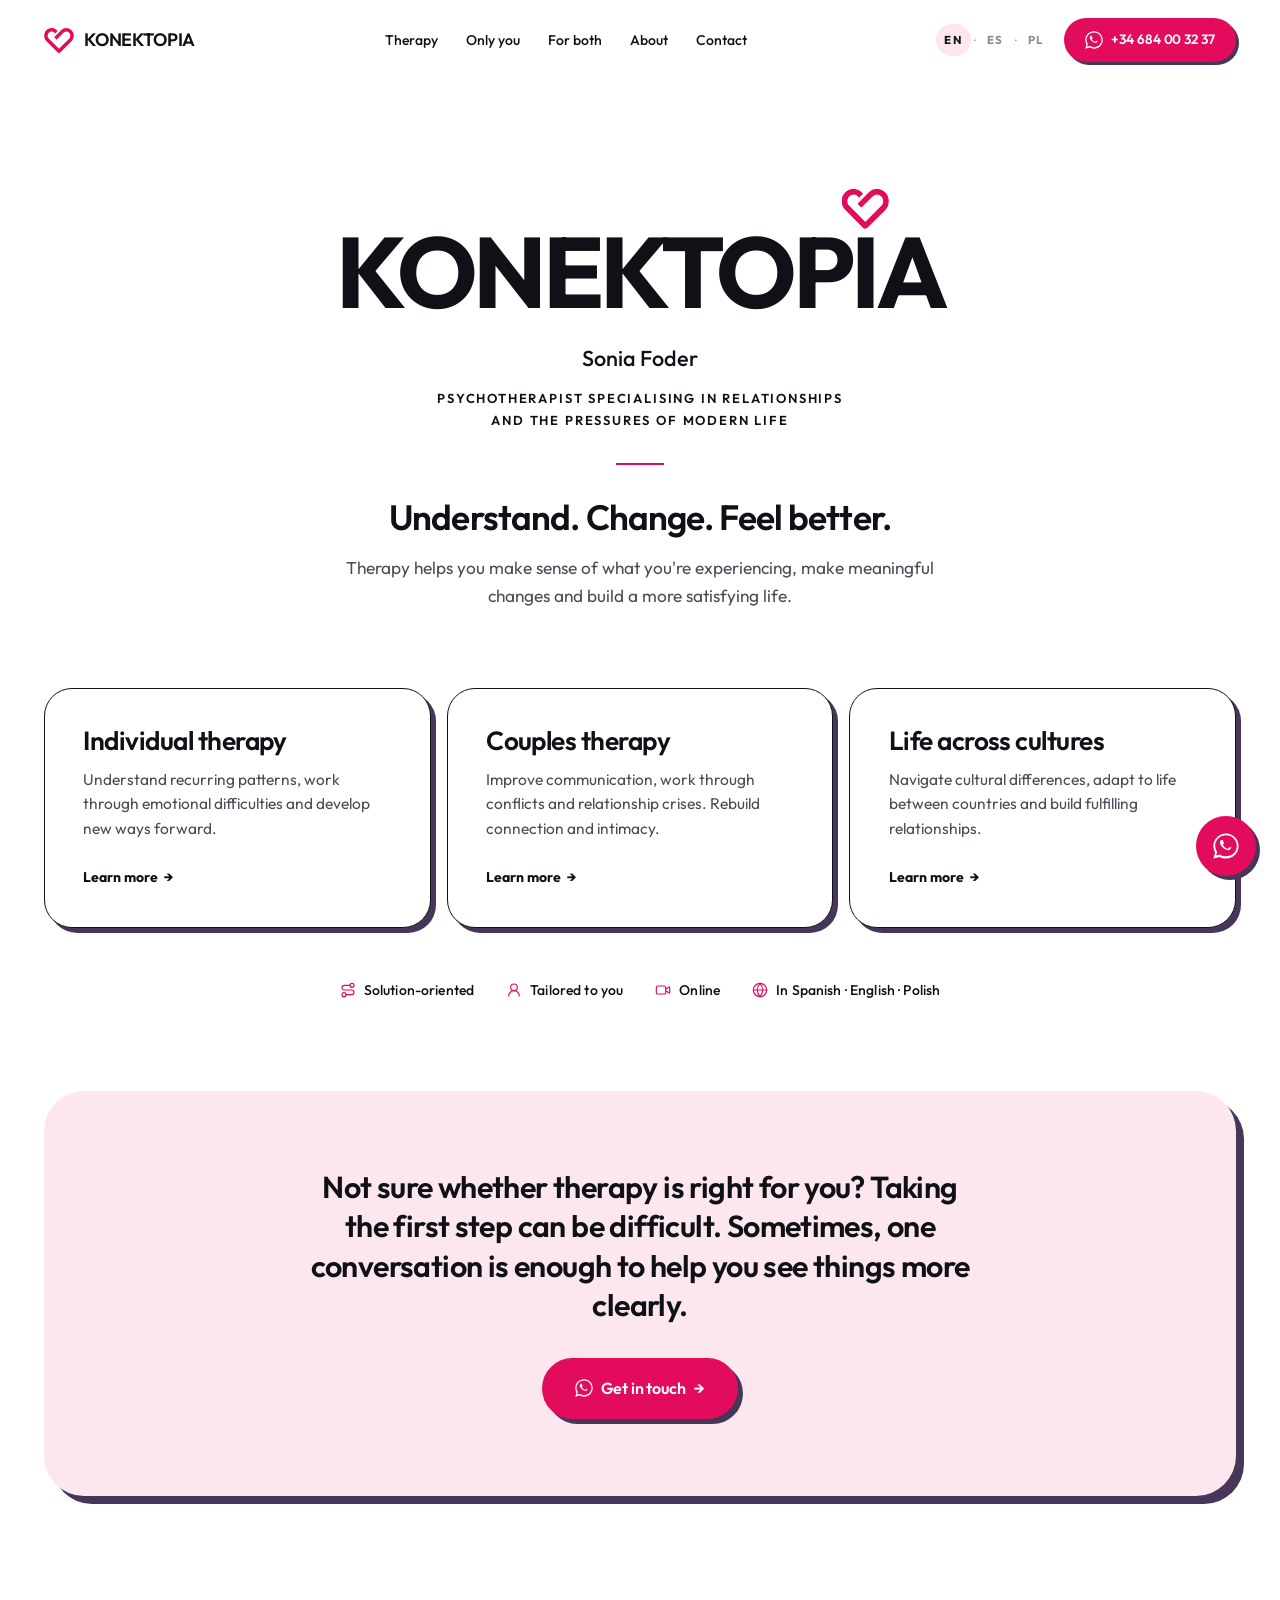
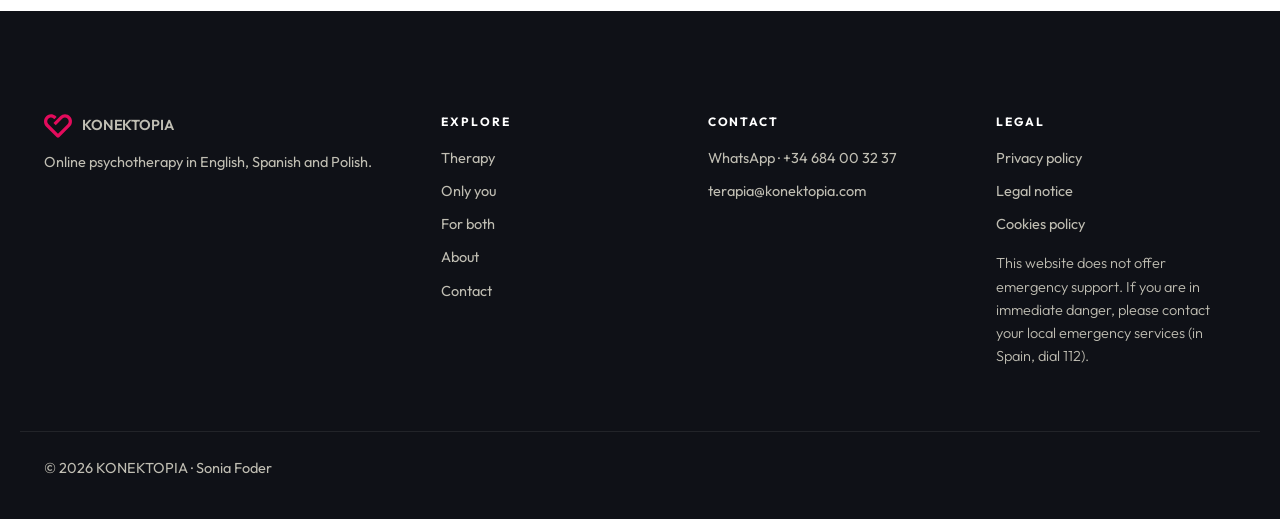
==== commit aa8e2bb2: "Bauhaus/brutalist touch: Outfit font site-wide (stand-in for Primavera Sans until licensed), hard au" ====
--- a/index.html
+++ b/index.html
@@ -18,12 +18,12 @@
   <link rel="alternate" hreflang="x-default" href="https://konektopia.com/" />
   <link rel="preconnect" href="https://fonts.googleapis.com" />
   <link rel="preconnect" href="https://fonts.gstatic.com" crossorigin />
-  <link href="https://fonts.googleapis.com/css2?family=Space+Grotesk:wght@400;500;600;700&family=Nunito+Sans:opsz,wght@6..12,400;6..12,600;6..12,700&display=swap" rel="stylesheet" />
+  <link href="https://fonts.googleapis.com/css2?family=Outfit:wght@300;400;500;600;700;800&display=swap" rel="stylesheet" />
   <link rel="icon" href="/favicon.ico" sizes="48x48" />
   <link rel="icon" href="/favicon.svg" type="image/svg+xml" />
   <link rel="apple-touch-icon" href="/apple-touch-icon.png" />
   <link rel="manifest" href="/site.webmanifest" />
-  <link rel="stylesheet" href="style.css?v=20261024h" />
+  <link rel="stylesheet" href="style.css?v=20261024j" />
 </head>
 <body>
 
@@ -161,6 +161,6 @@
 
   <a href="https://wa.me/34684003237" target="_blank" rel="noopener" class="wa-float" aria-label="WhatsApp"><svg viewBox="0 0 32 32" width="26" height="26" fill="currentColor" aria-hidden="true"><path d="M16 .5C7.4.5.5 7.4.5 16c0 2.8.7 5.5 2.1 7.9L.5 31.5l7.8-2c2.3 1.3 4.9 1.9 7.7 1.9 8.6 0 15.5-7 15.5-15.5S24.6.5 16 .5Zm0 28.2c-2.5 0-4.9-.7-7-1.9l-.5-.3-4.6 1.2 1.2-4.5-.3-.5c-1.4-2.2-2.1-4.7-2.1-7.2C2.7 8.6 8.6 2.7 16 2.7s13.3 5.9 13.3 13.3-5.9 12.7-13.3 12.7Zm7.4-9.8c-.4-.2-2.4-1.2-2.8-1.3-.4-.1-.6-.2-.9.2s-1 1.3-1.2 1.5c-.2.2-.4.2-.8.1-.4-.2-1.7-.6-3.2-2-1.2-1-2-2.3-2.2-2.7-.2-.4 0-.6.2-.8.2-.2.4-.4.5-.6.2-.2.2-.4.4-.6.1-.2.1-.4 0-.6 0-.2-.9-2.1-1.2-2.9-.3-.7-.6-.6-.9-.6h-.7c-.2 0-.6.1-.9.4-.3.3-1.2 1.2-1.2 2.8 0 1.6 1.2 3.2 1.4 3.5.2.2 2.4 3.6 5.7 5 .8.3 1.4.5 1.9.7.8.2 1.5.2 2.1.1.6-.1 2-1 2.2-1.9.3-.9.3-1.6.2-1.8-.1-.2-.3-.3-.6-.4Z"/></svg></a>
 
-  <script src="script.js?v=20261024h"></script>
+  <script src="script.js?v=20261024j"></script>
 </body>
 </html>
--- a/style.css
+++ b/style.css
@@ -33,8 +33,10 @@
   /* People-Shift card colors */
 
   /* Type — Sunday Counselling font system */
-  --serif: "Space Grotesk", system-ui, sans-serif;   /* display / headings / brand */
-  --sans:  "Nunito Sans",   system-ui, sans-serif;   /* body / UI / paragraphs */
+  /* Outfit stands in for Primavera Sans until a commercial webfont licence is bought;
+     then add its @font-face and put "Primavera Sans" first in both stacks. */
+  --serif: "Outfit", system-ui, sans-serif;   /* display / headings / brand */
+  --sans:  "Outfit", system-ui, sans-serif;   /* body / UI / paragraphs */
 
   /* Scale */
   --s-1: 4px;  --s-2: 8px;  --s-3: 12px;  --s-4: 16px;
@@ -554,7 +556,11 @@
   /* +.0225em = half the title's -.045em letter-spacing: centres the heart on the I's stem, not its advance box */
   transform: translate(calc(-50% + .0225em), .04em);
 }
-.heart-svg { display: block; width: 100%; height: auto; overflow: visible; }
+.heart-svg {
+  display: block; width: 100%; height: auto; overflow: visible;
+  transform-origin: 50% 60%;
+  animation: heartbeat 5s ease-in-out 2.5s infinite;  /* offset: beats land while the heart is fully drawn */
+}
 .heart-svg path {
   stroke: var(--accent); stroke-width: 24; stroke-linejoin: round;
   clip-path: url(#heart-clip);   /* only the inner half of the stroke shows: never wider than the logo */
@@ -579,16 +585,16 @@
   position: fixed; left: 0; top: 0; z-index: 200;
   line-height: 0; pointer-events: none; will-change: transform;
 }
-.heart-follower .heart-svg { animation: heart-pop .35s var(--ease); }
+.heart-follower .heart-svg { animation: heart-pop .35s var(--ease), heartbeat 5s ease-in-out .35s infinite; }
 @keyframes heart-pop { from { transform: scale(.6); } 60% { transform: scale(1.2); } }
 
-/* Header logo: a soft double beat every 10 s */
-.site-header .brand .logo-mark { transform-origin: 50% 60%; animation: heartbeat 10s ease-in-out infinite; }
+/* Heart logos (header, footer, hero): a soft double beat every 5 s */
+.brand .logo-mark { transform-origin: 50% 60%; animation: heartbeat 5s ease-in-out infinite; }
 @keyframes heartbeat {
-  0%, 9%, 100% { transform: scale(1); }
-  2% { transform: scale(1.18); }
-  4% { transform: scale(1); }
-  6% { transform: scale(1.12); }
+  0%, 18%, 100% { transform: scale(1); }
+  4% { transform: scale(1.18); }
+  8% { transform: scale(1); }
+  12% { transform: scale(1.12); }
 }
 
 /* Buttons inside the mobile menu must not inherit the big menu-link style */
@@ -697,6 +703,24 @@
   .wa-float { width: 56px; height: 56px; bottom: 18px; right: 18px; }
 }
 
+/* ---------- Bauhaus / brutalist touch: hard offset shadows ---------- */
+:root { --bauhaus: #45365A; --hard: 5px; }
+.btn-primary, .btn-secondary, .path-card { box-shadow: var(--hard) var(--hard) 0 var(--bauhaus); }
+.path-card { border-color: var(--ink); }
+.btn-primary:hover, .btn-secondary:hover, .path-card:hover, .path-card:focus-visible {
+  transform: translate(-2px, -2px);
+  box-shadow: calc(var(--hard) + 2px) calc(var(--hard) + 2px) 0 var(--bauhaus);
+}
+.btn-primary:active, .btn-secondary:active, .path-card:active {   /* pressed into its shadow */
+  transform: translate(var(--hard), var(--hard));
+  box-shadow: 0 0 0 var(--bauhaus);
+}
+.header-cta { box-shadow: 3px 3px 0 var(--bauhaus); }
+.header-cta:hover { box-shadow: 4px 4px 0 var(--bauhaus); }
+.talk-card { box-shadow: 8px 8px 0 var(--bauhaus); }
+.wa-float { box-shadow: 4px 4px 0 var(--bauhaus); }
+.wa-float:hover { box-shadow: 6px 6px 0 var(--bauhaus); }
+
 /* ---------- Reduced motion ---------- */
 @media (prefers-reduced-motion: reduce) {
   * { animation: none !important; transition: none !important; scroll-behavior: auto !important; }
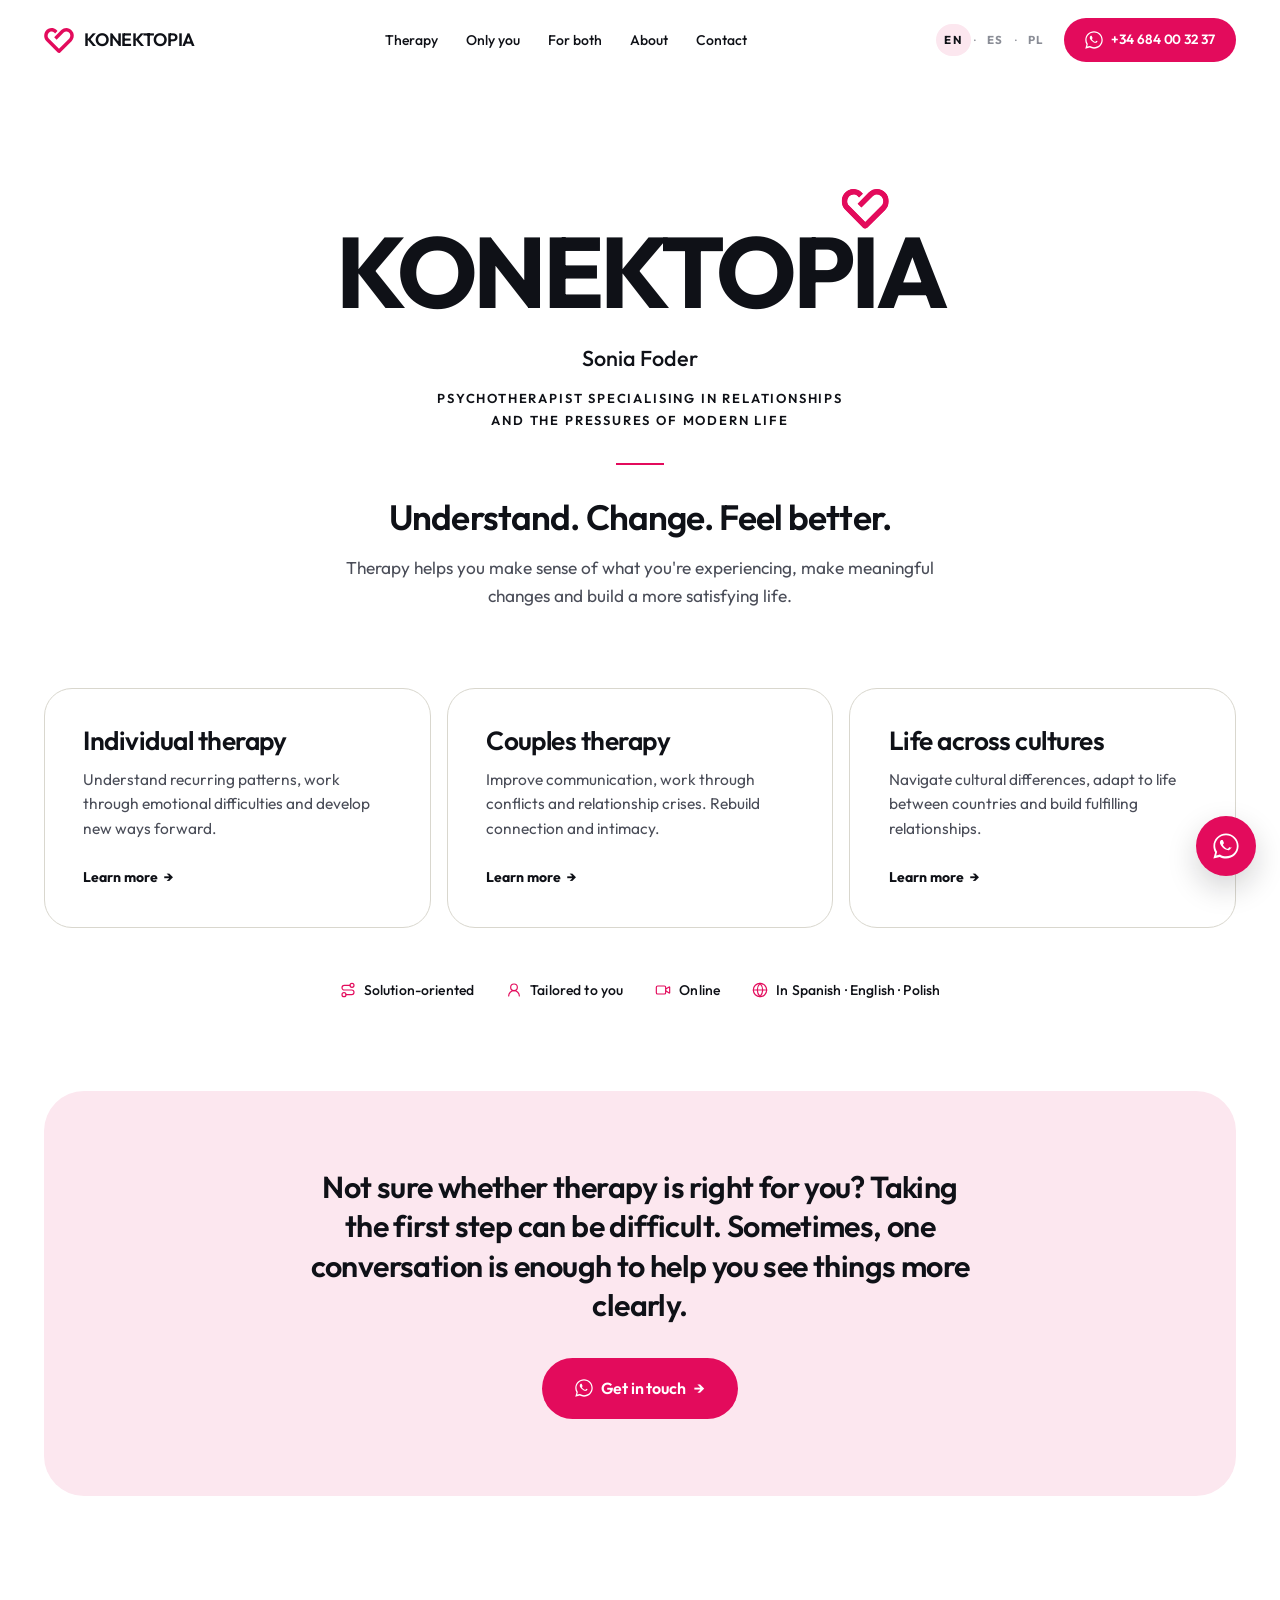
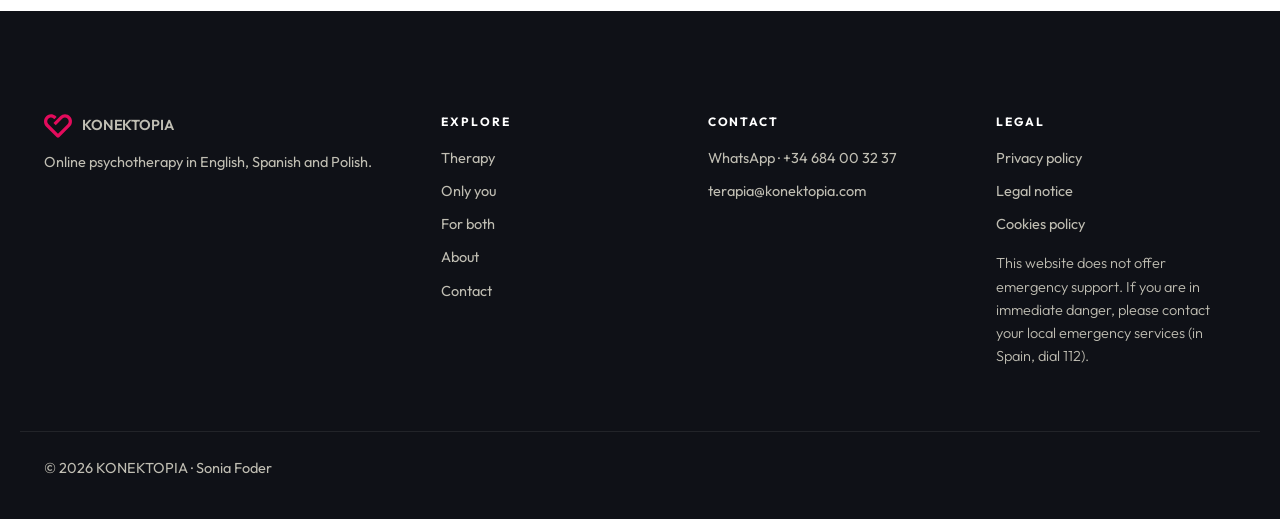
==== commit 0568cf3b: "Revert bauhaus UI (hard offset shadows, black card borders); keep Outfit font and default cursor Co-" ====
--- a/index.html
+++ b/index.html
@@ -23,7 +23,7 @@
   <link rel="icon" href="/favicon.svg" type="image/svg+xml" />
   <link rel="apple-touch-icon" href="/apple-touch-icon.png" />
   <link rel="manifest" href="/site.webmanifest" />
-  <link rel="stylesheet" href="style.css?v=20261024j" />
+  <link rel="stylesheet" href="style.css?v=20261026a" />
 </head>
 <body>
 
@@ -161,6 +161,6 @@
 
   <a href="https://wa.me/34684003237" target="_blank" rel="noopener" class="wa-float" aria-label="WhatsApp"><svg viewBox="0 0 32 32" width="26" height="26" fill="currentColor" aria-hidden="true"><path d="M16 .5C7.4.5.5 7.4.5 16c0 2.8.7 5.5 2.1 7.9L.5 31.5l7.8-2c2.3 1.3 4.9 1.9 7.7 1.9 8.6 0 15.5-7 15.5-15.5S24.6.5 16 .5Zm0 28.2c-2.5 0-4.9-.7-7-1.9l-.5-.3-4.6 1.2 1.2-4.5-.3-.5c-1.4-2.2-2.1-4.7-2.1-7.2C2.7 8.6 8.6 2.7 16 2.7s13.3 5.9 13.3 13.3-5.9 12.7-13.3 12.7Zm7.4-9.8c-.4-.2-2.4-1.2-2.8-1.3-.4-.1-.6-.2-.9.2s-1 1.3-1.2 1.5c-.2.2-.4.2-.8.1-.4-.2-1.7-.6-3.2-2-1.2-1-2-2.3-2.2-2.7-.2-.4 0-.6.2-.8.2-.2.4-.4.5-.6.2-.2.2-.4.4-.6.1-.2.1-.4 0-.6 0-.2-.9-2.1-1.2-2.9-.3-.7-.6-.6-.9-.6h-.7c-.2 0-.6.1-.9.4-.3.3-1.2 1.2-1.2 2.8 0 1.6 1.2 3.2 1.4 3.5.2.2 2.4 3.6 5.7 5 .8.3 1.4.5 1.9.7.8.2 1.5.2 2.1.1.6-.1 2-1 2.2-1.9.3-.9.3-1.6.2-1.8-.1-.2-.3-.3-.6-.4Z"/></svg></a>
 
-  <script src="script.js?v=20261024j"></script>
+  <script src="script.js?v=20261026a"></script>
 </body>
 </html>
--- a/style.css
+++ b/style.css
@@ -33,8 +33,7 @@
   /* People-Shift card colors */
 
   /* Type — Sunday Counselling font system */
-  /* Outfit stands in for Primavera Sans until a commercial webfont licence is bought;
-     then add its @font-face and put "Primavera Sans" first in both stacks. */
+  /* Outfit (Google Fonts, OFL) — the brand typeface */
   --serif: "Outfit", system-ui, sans-serif;   /* display / headings / brand */
   --sans:  "Outfit", system-ui, sans-serif;   /* body / UI / paragraphs */
 
@@ -703,23 +702,9 @@
   .wa-float { width: 56px; height: 56px; bottom: 18px; right: 18px; }
 }
 
-/* ---------- Bauhaus / brutalist touch: hard offset shadows ---------- */
-:root { --bauhaus: #45365A; --hard: 5px; }
-.btn-primary, .btn-secondary, .path-card { box-shadow: var(--hard) var(--hard) 0 var(--bauhaus); }
-.path-card { border-color: var(--ink); }
-.btn-primary:hover, .btn-secondary:hover, .path-card:hover, .path-card:focus-visible {
-  transform: translate(-2px, -2px);
-  box-shadow: calc(var(--hard) + 2px) calc(var(--hard) + 2px) 0 var(--bauhaus);
-}
-.btn-primary:active, .btn-secondary:active, .path-card:active {   /* pressed into its shadow */
-  transform: translate(var(--hard), var(--hard));
-  box-shadow: 0 0 0 var(--bauhaus);
-}
-.header-cta { box-shadow: 3px 3px 0 var(--bauhaus); }
-.header-cta:hover { box-shadow: 4px 4px 0 var(--bauhaus); }
-.talk-card { box-shadow: 8px 8px 0 var(--bauhaus); }
-.wa-float { box-shadow: 4px 4px 0 var(--bauhaus); }
-.wa-float:hover { box-shadow: 6px 6px 0 var(--bauhaus); }
+/* Never show the text (I-beam) cursor: arrow everywhere, hand on interactive things */
+*, *::before, *::after { cursor: default; }
+a, a *, button, button *, [role="button"], label, summary, .heart-dot, .heart-dot * { cursor: pointer; }
 
 /* ---------- Reduced motion ---------- */
 @media (prefers-reduced-motion: reduce) {
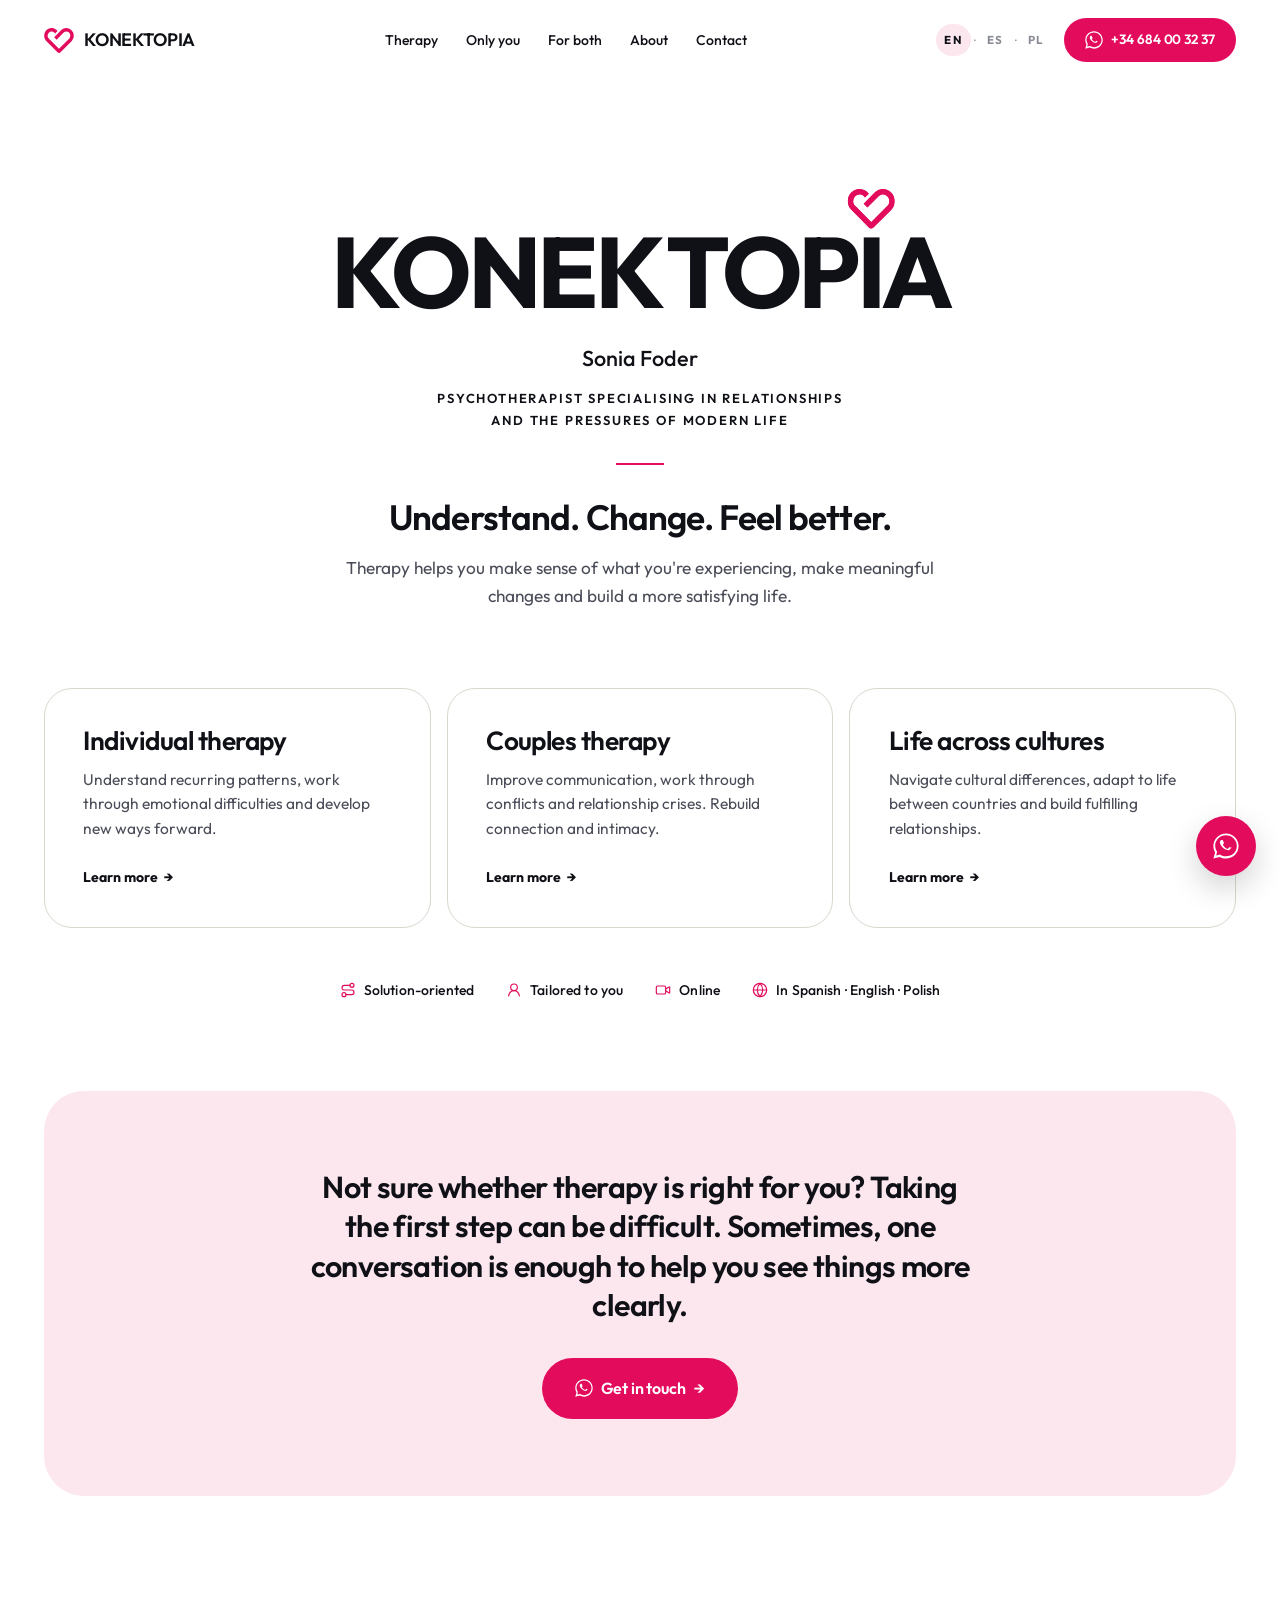
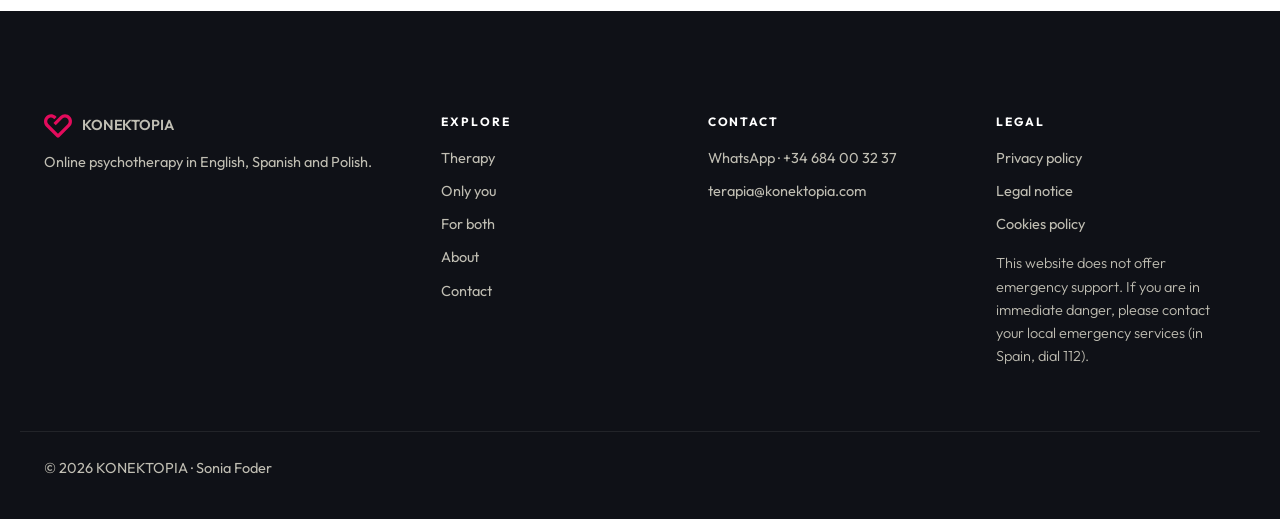
==== commit 33ce81af: "Hero wordmark: keep K and T apart (Outfit kerns T under K) Co-Authored-By: Claude Opus 5.5 <noreply@" ====
--- a/index.html
+++ b/index.html
@@ -23,7 +23,7 @@
   <link rel="icon" href="/favicon.svg" type="image/svg+xml" />
   <link rel="apple-touch-icon" href="/apple-touch-icon.png" />
   <link rel="manifest" href="/site.webmanifest" />
-  <link rel="stylesheet" href="style.css?v=20261026a" />
+  <link rel="stylesheet" href="style.css?v=20261026b" />
 </head>
 <body>
 
@@ -77,7 +77,7 @@
   <main id="main">
     <section class="hero" id="hero">
       <div class="container hero-inner">
-        <h1 class="hero-title" aria-label="KONEKTOPIA">KONEKTOP<span class="heart-i">I<span class="heart-dot" aria-hidden="true"><svg class="logo-mark heart-svg" viewBox="0 0 372.73 314.81"><path pathLength="1" d="M156.26,147.66l-30.51-31.07L215.16,26.45C241.96.07,281.97-7.55,316.39,8.06c22.87,10.37,40.87,29.6,49.78,53.08,13.68,36.04,5.72,77.17-21.5,104.45l-66.32,66.5-76.01,76.21c-8.33,8.35-23.19,8.9-31.77.29L26.06,163.32C6.46,143.61-1.96,114.96.38,87.69,3.26,54.22,23,25,52.62,9.89,85.47-6.86,124.34-1.97,152.43,21.75l15.35,15.39-30.69,30.64-11.51-11.46c-22.52-18.85-55.02-14.79-72.22,9.26-13.88,19.4-13.86,48.48,3.64,66.13l129.3,130.42,60.9-61.21,69.35-69.63c19.87-23.58,16.08-59.19-8.73-77.42-19.13-14.06-44.53-12.14-62.15,3.87L156.26,147.66Z"/></svg></span></span>A</h1>
+        <h1 class="hero-title" aria-label="KONEKTOPIA">KONE<span class="kt-gap">K</span>TOP<span class="heart-i">I<span class="heart-dot" aria-hidden="true"><svg class="logo-mark heart-svg" viewBox="0 0 372.73 314.81"><path pathLength="1" d="M156.26,147.66l-30.51-31.07L215.16,26.45C241.96.07,281.97-7.55,316.39,8.06c22.87,10.37,40.87,29.6,49.78,53.08,13.68,36.04,5.72,77.17-21.5,104.45l-66.32,66.5-76.01,76.21c-8.33,8.35-23.19,8.9-31.77.29L26.06,163.32C6.46,143.61-1.96,114.96.38,87.69,3.26,54.22,23,25,52.62,9.89,85.47-6.86,124.34-1.97,152.43,21.75l15.35,15.39-30.69,30.64-11.51-11.46c-22.52-18.85-55.02-14.79-72.22,9.26-13.88,19.4-13.86,48.48,3.64,66.13l129.3,130.42,60.9-61.21,69.35-69.63c19.87-23.58,16.08-59.19-8.73-77.42-19.13-14.06-44.53-12.14-62.15,3.87L156.26,147.66Z"/></svg></span></span>A</h1>
         <p class="hero-name">Sonia Foder</p>
         <p class="hero-subtitle" data-i18n="home.subtitle">Psychotherapist specialising in relationships and the pressures of modern life</p>
         <span class="rule" aria-hidden="true"></span>
@@ -161,6 +161,6 @@
 
   <a href="https://wa.me/34684003237" target="_blank" rel="noopener" class="wa-float" aria-label="WhatsApp"><svg viewBox="0 0 32 32" width="26" height="26" fill="currentColor" aria-hidden="true"><path d="M16 .5C7.4.5.5 7.4.5 16c0 2.8.7 5.5 2.1 7.9L.5 31.5l7.8-2c2.3 1.3 4.9 1.9 7.7 1.9 8.6 0 15.5-7 15.5-15.5S24.6.5 16 .5Zm0 28.2c-2.5 0-4.9-.7-7-1.9l-.5-.3-4.6 1.2 1.2-4.5-.3-.5c-1.4-2.2-2.1-4.7-2.1-7.2C2.7 8.6 8.6 2.7 16 2.7s13.3 5.9 13.3 13.3-5.9 12.7-13.3 12.7Zm7.4-9.8c-.4-.2-2.4-1.2-2.8-1.3-.4-.1-.6-.2-.9.2s-1 1.3-1.2 1.5c-.2.2-.4.2-.8.1-.4-.2-1.7-.6-3.2-2-1.2-1-2-2.3-2.2-2.7-.2-.4 0-.6.2-.8.2-.2.4-.4.5-.6.2-.2.2-.4.4-.6.1-.2.1-.4 0-.6 0-.2-.9-2.1-1.2-2.9-.3-.7-.6-.6-.9-.6h-.7c-.2 0-.6.1-.9.4-.3.3-1.2 1.2-1.2 2.8 0 1.6 1.2 3.2 1.4 3.5.2.2 2.4 3.6 5.7 5 .8.3 1.4.5 1.9.7.8.2 1.5.2 2.1.1.6-.1 2-1 2.2-1.9.3-.9.3-1.6.2-1.8-.1-.2-.3-.3-.6-.4Z"/></svg></a>
 
-  <script src="script.js?v=20261026a"></script>
+  <script src="script.js?v=20261026b"></script>
 </body>
 </html>
--- a/style.css
+++ b/style.css
@@ -546,6 +546,9 @@
   color: var(--ink); margin: 0 0 var(--s-4);
 }
 .hero-intro { max-width: 56ch; font-size: 1.08rem; line-height: 1.65; color: var(--ink-2); margin: 0; }
+
+/* Outfit kerns T under K's arm: open just that pair so the letters never touch */
+.kt-gap { margin-right: .05em; }
 
 /* Heart as the dot over the "I": draws, holds, then retracts — every 10 s */
 .heart-i { position: relative; display: inline-block; }
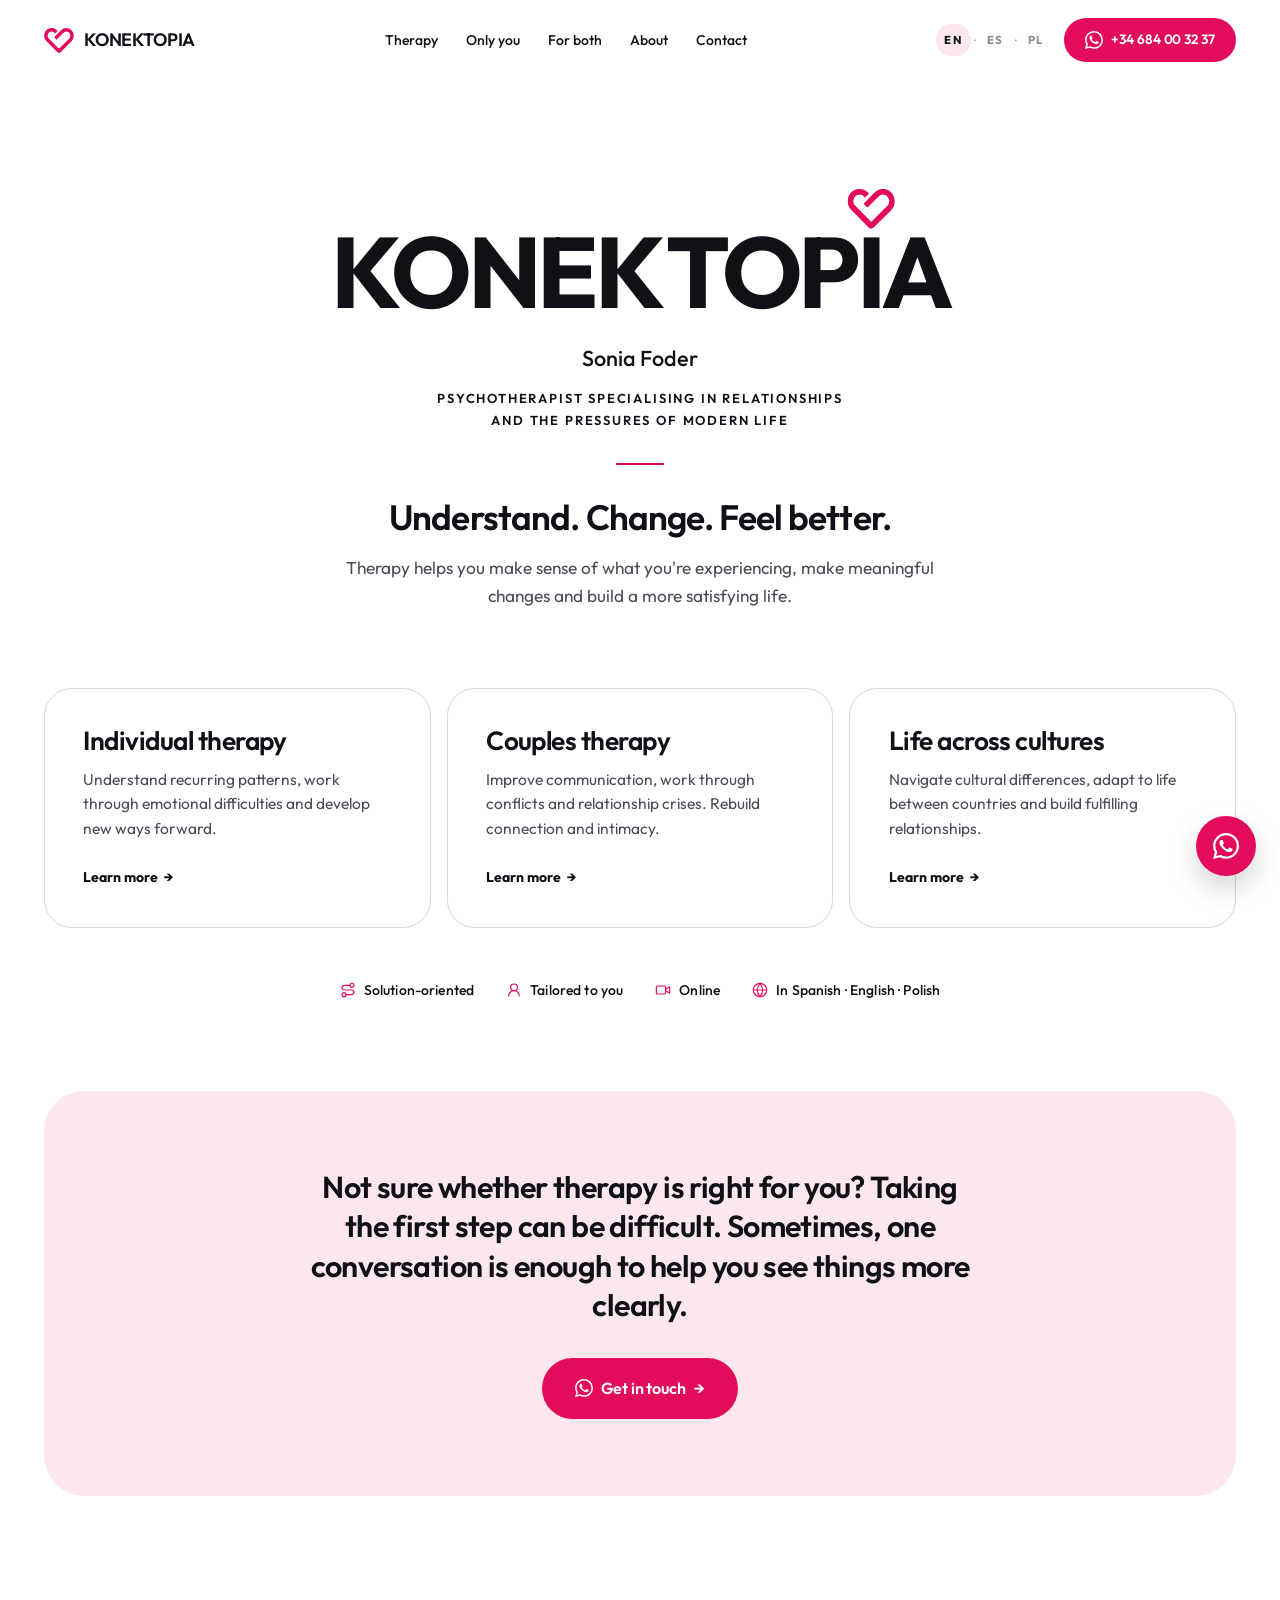
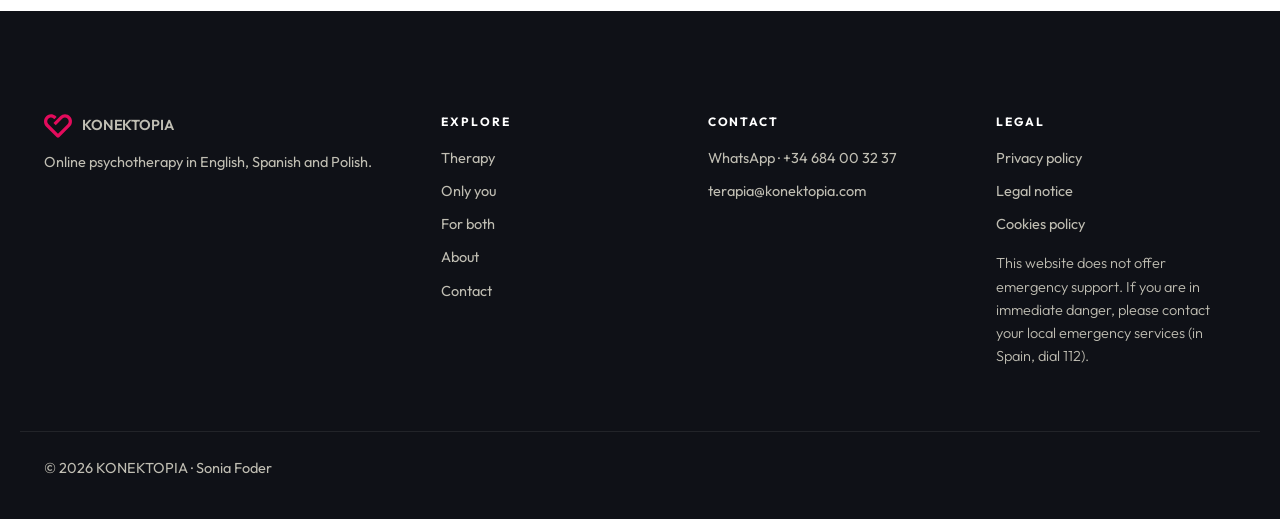
==== commit 8ff79059: "Replace the inaccurate WhatsApp glyph with the official shape (Simple Icons, CC0) everywhere Co-Auth" ====
--- a/index.html
+++ b/index.html
@@ -23,7 +23,7 @@
   <link rel="icon" href="/favicon.svg" type="image/svg+xml" />
   <link rel="apple-touch-icon" href="/apple-touch-icon.png" />
   <link rel="manifest" href="/site.webmanifest" />
-  <link rel="stylesheet" href="style.css?v=20261026b" />
+  <link rel="stylesheet" href="style.css?v=20261026d" />
 </head>
 <body>
 
@@ -52,7 +52,7 @@
           <span class="lang-indicator" aria-hidden="true"></span>
           <button type="button" class="lang-btn is-active" data-lang="en" aria-pressed="true">EN</button><span class="lang-dot" aria-hidden="true">·</span><button type="button" class="lang-btn" data-lang="es" aria-pressed="false">ES</button><span class="lang-dot" aria-hidden="true">·</span><button type="button" class="lang-btn" data-lang="pl" aria-pressed="false">PL</button>
         </div>
-        <a href="https://wa.me/34684003237" target="_blank" rel="noopener" class="btn btn-primary header-cta" aria-label="WhatsApp +34 684 00 32 37"><svg viewBox="0 0 32 32" width="18" height="18" fill="currentColor" aria-hidden="true"><path d="M16 .5C7.4.5.5 7.4.5 16c0 2.8.7 5.5 2.1 7.9L.5 31.5l7.8-2c2.3 1.3 4.9 1.9 7.7 1.9 8.6 0 15.5-7 15.5-15.5S24.6.5 16 .5Zm0 28.2c-2.5 0-4.9-.7-7-1.9l-.5-.3-4.6 1.2 1.2-4.5-.3-.5c-1.4-2.2-2.1-4.7-2.1-7.2C2.7 8.6 8.6 2.7 16 2.7s13.3 5.9 13.3 13.3-5.9 12.7-13.3 12.7Zm7.4-9.8c-.4-.2-2.4-1.2-2.8-1.3-.4-.1-.6-.2-.9.2s-1 1.3-1.2 1.5c-.2.2-.4.2-.8.1-.4-.2-1.7-.6-3.2-2-1.2-1-2-2.3-2.2-2.7-.2-.4 0-.6.2-.8.2-.2.4-.4.5-.6.2-.2.2-.4.4-.6.1-.2.1-.4 0-.6 0-.2-.9-2.1-1.2-2.9-.3-.7-.6-.6-.9-.6h-.7c-.2 0-.6.1-.9.4-.3.3-1.2 1.2-1.2 2.8 0 1.6 1.2 3.2 1.4 3.5.2.2 2.4 3.6 5.7 5 .8.3 1.4.5 1.9.7.8.2 1.5.2 2.1.1.6-.1 2-1 2.2-1.9.3-.9.3-1.6.2-1.8-.1-.2-.3-.3-.6-.4Z"/></svg><span class="header-cta-num">+34 684 00 32 37</span></a>
+        <a href="https://wa.me/34684003237" target="_blank" rel="noopener" class="btn btn-primary header-cta" aria-label="WhatsApp +34 684 00 32 37"><svg viewBox="0 0 24 24" width="18" height="18" fill="currentColor" aria-hidden="true"><path d="M17.472 14.382c-.297-.149-1.758-.867-2.03-.967-.273-.099-.471-.148-.67.15-.197.297-.767.966-.94 1.164-.173.199-.347.223-.644.075-.297-.15-1.255-.463-2.39-1.475-.883-.788-1.48-1.761-1.653-2.059-.173-.297-.018-.458.13-.606.134-.133.298-.347.446-.52.149-.174.198-.298.298-.497.099-.198.05-.371-.025-.52-.075-.149-.669-1.612-.916-2.207-.242-.579-.487-.5-.669-.51-.173-.008-.371-.01-.57-.01-.198 0-.52.074-.792.372-.272.297-1.04 1.016-1.04 2.479 0 1.462 1.065 2.875 1.213 3.074.149.198 2.096 3.2 5.077 4.487.709.306 1.262.489 1.694.625.712.227 1.36.195 1.871.118.571-.085 1.758-.719 2.006-1.413.248-.694.248-1.289.173-1.413-.074-.124-.272-.198-.57-.347m-5.421 7.403h-.004a9.87 9.87 0 0 1-5.031-1.378l-.361-.214-3.741.982.998-3.648-.235-.374a9.86 9.86 0 0 1-1.51-5.26c.001-5.45 4.436-9.884 9.888-9.884 2.64 0 5.122 1.03 6.988 2.898a9.825 9.825 0 0 1 2.893 6.994c-.003 5.45-4.437 9.884-9.885 9.884m8.413-18.297A11.815 11.815 0 0 0 12.05 0C5.495 0 .16 5.335.157 11.892c0 2.096.547 4.142 1.588 5.945L.057 24l6.305-1.654a11.882 11.882 0 0 0 5.683 1.448h.005c6.554 0 11.89-5.335 11.893-11.893a11.821 11.821 0 0 0-3.48-8.413Z"/></svg><span class="header-cta-num">+34 684 00 32 37</span></a>
         <button class="menu-toggle" type="button" aria-label="Menu" aria-expanded="false" aria-controls="mobileMenu"><span></span><span></span><span></span></button>
       </div>
     </div>
@@ -68,7 +68,7 @@
           <li><a href="contact.html" data-i18n="nav.contact">Contact</a></li>
       </ul>
       <div class="mobile-footer">
-        <a href="https://wa.me/34684003237" target="_blank" rel="noopener" class="btn btn-primary mobile-cta"><svg viewBox="0 0 32 32" width="18" height="18" fill="currentColor" aria-hidden="true"><path d="M16 .5C7.4.5.5 7.4.5 16c0 2.8.7 5.5 2.1 7.9L.5 31.5l7.8-2c2.3 1.3 4.9 1.9 7.7 1.9 8.6 0 15.5-7 15.5-15.5S24.6.5 16 .5Zm0 28.2c-2.5 0-4.9-.7-7-1.9l-.5-.3-4.6 1.2 1.2-4.5-.3-.5c-1.4-2.2-2.1-4.7-2.1-7.2C2.7 8.6 8.6 2.7 16 2.7s13.3 5.9 13.3 13.3-5.9 12.7-13.3 12.7Zm7.4-9.8c-.4-.2-2.4-1.2-2.8-1.3-.4-.1-.6-.2-.9.2s-1 1.3-1.2 1.5c-.2.2-.4.2-.8.1-.4-.2-1.7-.6-3.2-2-1.2-1-2-2.3-2.2-2.7-.2-.4 0-.6.2-.8.2-.2.4-.4.5-.6.2-.2.2-.4.4-.6.1-.2.1-.4 0-.6 0-.2-.9-2.1-1.2-2.9-.3-.7-.6-.6-.9-.6h-.7c-.2 0-.6.1-.9.4-.3.3-1.2 1.2-1.2 2.8 0 1.6 1.2 3.2 1.4 3.5.2.2 2.4 3.6 5.7 5 .8.3 1.4.5 1.9.7.8.2 1.5.2 2.1.1.6-.1 2-1 2.2-1.9.3-.9.3-1.6.2-1.8-.1-.2-.3-.3-.6-.4Z"/></svg><span>+34 684 00 32 37</span></a>
+        <a href="https://wa.me/34684003237" target="_blank" rel="noopener" class="btn btn-primary mobile-cta"><svg viewBox="0 0 24 24" width="18" height="18" fill="currentColor" aria-hidden="true"><path d="M17.472 14.382c-.297-.149-1.758-.867-2.03-.967-.273-.099-.471-.148-.67.15-.197.297-.767.966-.94 1.164-.173.199-.347.223-.644.075-.297-.15-1.255-.463-2.39-1.475-.883-.788-1.48-1.761-1.653-2.059-.173-.297-.018-.458.13-.606.134-.133.298-.347.446-.52.149-.174.198-.298.298-.497.099-.198.05-.371-.025-.52-.075-.149-.669-1.612-.916-2.207-.242-.579-.487-.5-.669-.51-.173-.008-.371-.01-.57-.01-.198 0-.52.074-.792.372-.272.297-1.04 1.016-1.04 2.479 0 1.462 1.065 2.875 1.213 3.074.149.198 2.096 3.2 5.077 4.487.709.306 1.262.489 1.694.625.712.227 1.36.195 1.871.118.571-.085 1.758-.719 2.006-1.413.248-.694.248-1.289.173-1.413-.074-.124-.272-.198-.57-.347m-5.421 7.403h-.004a9.87 9.87 0 0 1-5.031-1.378l-.361-.214-3.741.982.998-3.648-.235-.374a9.86 9.86 0 0 1-1.51-5.26c.001-5.45 4.436-9.884 9.888-9.884 2.64 0 5.122 1.03 6.988 2.898a9.825 9.825 0 0 1 2.893 6.994c-.003 5.45-4.437 9.884-9.885 9.884m8.413-18.297A11.815 11.815 0 0 0 12.05 0C5.495 0 .16 5.335.157 11.892c0 2.096.547 4.142 1.588 5.945L.057 24l6.305-1.654a11.882 11.882 0 0 0 5.683 1.448h.005c6.554 0 11.89-5.335 11.893-11.893a11.821 11.821 0 0 0-3.48-8.413Z"/></svg><span>+34 684 00 32 37</span></a>
         <div class="mobile-lang"><button type="button" class="lang-btn is-active" data-lang="en" aria-pressed="true">EN</button><span class="lang-dot" aria-hidden="true">·</span><button type="button" class="lang-btn" data-lang="es" aria-pressed="false">ES</button><span class="lang-dot" aria-hidden="true">·</span><button type="button" class="lang-btn" data-lang="pl" aria-pressed="false">PL</button></div>
       </div>
     </nav>
@@ -115,7 +115,7 @@
       <div class="container">
         <div class="talk-card reveal">
           <p class="talk-text" data-i18n="home.ctaText">Not sure whether therapy is right for you? Taking the first step can be difficult. Sometimes, one conversation is enough to help you see things more clearly.</p>
-          <a href="https://wa.me/34684003237" target="_blank" rel="noopener" class="btn btn-primary btn-lg"><svg viewBox="0 0 32 32" width="18" height="18" fill="currentColor" aria-hidden="true"><path d="M16 .5C7.4.5.5 7.4.5 16c0 2.8.7 5.5 2.1 7.9L.5 31.5l7.8-2c2.3 1.3 4.9 1.9 7.7 1.9 8.6 0 15.5-7 15.5-15.5S24.6.5 16 .5Zm0 28.2c-2.5 0-4.9-.7-7-1.9l-.5-.3-4.6 1.2 1.2-4.5-.3-.5c-1.4-2.2-2.1-4.7-2.1-7.2C2.7 8.6 8.6 2.7 16 2.7s13.3 5.9 13.3 13.3-5.9 12.7-13.3 12.7Zm7.4-9.8c-.4-.2-2.4-1.2-2.8-1.3-.4-.1-.6-.2-.9.2s-1 1.3-1.2 1.5c-.2.2-.4.2-.8.1-.4-.2-1.7-.6-3.2-2-1.2-1-2-2.3-2.2-2.7-.2-.4 0-.6.2-.8.2-.2.4-.4.5-.6.2-.2.2-.4.4-.6.1-.2.1-.4 0-.6 0-.2-.9-2.1-1.2-2.9-.3-.7-.6-.6-.9-.6h-.7c-.2 0-.6.1-.9.4-.3.3-1.2 1.2-1.2 2.8 0 1.6 1.2 3.2 1.4 3.5.2.2 2.4 3.6 5.7 5 .8.3 1.4.5 1.9.7.8.2 1.5.2 2.1.1.6-.1 2-1 2.2-1.9.3-.9.3-1.6.2-1.8-.1-.2-.3-.3-.6-.4Z"/></svg><span data-i18n="cta.touch">Get in touch</span> <span aria-hidden="true">→</span></a>
+          <a href="https://wa.me/34684003237" target="_blank" rel="noopener" class="btn btn-primary btn-lg"><svg viewBox="0 0 24 24" width="18" height="18" fill="currentColor" aria-hidden="true"><path d="M17.472 14.382c-.297-.149-1.758-.867-2.03-.967-.273-.099-.471-.148-.67.15-.197.297-.767.966-.94 1.164-.173.199-.347.223-.644.075-.297-.15-1.255-.463-2.39-1.475-.883-.788-1.48-1.761-1.653-2.059-.173-.297-.018-.458.13-.606.134-.133.298-.347.446-.52.149-.174.198-.298.298-.497.099-.198.05-.371-.025-.52-.075-.149-.669-1.612-.916-2.207-.242-.579-.487-.5-.669-.51-.173-.008-.371-.01-.57-.01-.198 0-.52.074-.792.372-.272.297-1.04 1.016-1.04 2.479 0 1.462 1.065 2.875 1.213 3.074.149.198 2.096 3.2 5.077 4.487.709.306 1.262.489 1.694.625.712.227 1.36.195 1.871.118.571-.085 1.758-.719 2.006-1.413.248-.694.248-1.289.173-1.413-.074-.124-.272-.198-.57-.347m-5.421 7.403h-.004a9.87 9.87 0 0 1-5.031-1.378l-.361-.214-3.741.982.998-3.648-.235-.374a9.86 9.86 0 0 1-1.51-5.26c.001-5.45 4.436-9.884 9.888-9.884 2.64 0 5.122 1.03 6.988 2.898a9.825 9.825 0 0 1 2.893 6.994c-.003 5.45-4.437 9.884-9.885 9.884m8.413-18.297A11.815 11.815 0 0 0 12.05 0C5.495 0 .16 5.335.157 11.892c0 2.096.547 4.142 1.588 5.945L.057 24l6.305-1.654a11.882 11.882 0 0 0 5.683 1.448h.005c6.554 0 11.89-5.335 11.893-11.893a11.821 11.821 0 0 0-3.48-8.413Z"/></svg><span data-i18n="cta.touch">Get in touch</span> <span aria-hidden="true">→</span></a>
         </div>
       </div>
     </section>
@@ -159,8 +159,8 @@
     </div>
   </footer>
 
-  <a href="https://wa.me/34684003237" target="_blank" rel="noopener" class="wa-float" aria-label="WhatsApp"><svg viewBox="0 0 32 32" width="26" height="26" fill="currentColor" aria-hidden="true"><path d="M16 .5C7.4.5.5 7.4.5 16c0 2.8.7 5.5 2.1 7.9L.5 31.5l7.8-2c2.3 1.3 4.9 1.9 7.7 1.9 8.6 0 15.5-7 15.5-15.5S24.6.5 16 .5Zm0 28.2c-2.5 0-4.9-.7-7-1.9l-.5-.3-4.6 1.2 1.2-4.5-.3-.5c-1.4-2.2-2.1-4.7-2.1-7.2C2.7 8.6 8.6 2.7 16 2.7s13.3 5.9 13.3 13.3-5.9 12.7-13.3 12.7Zm7.4-9.8c-.4-.2-2.4-1.2-2.8-1.3-.4-.1-.6-.2-.9.2s-1 1.3-1.2 1.5c-.2.2-.4.2-.8.1-.4-.2-1.7-.6-3.2-2-1.2-1-2-2.3-2.2-2.7-.2-.4 0-.6.2-.8.2-.2.4-.4.5-.6.2-.2.2-.4.4-.6.1-.2.1-.4 0-.6 0-.2-.9-2.1-1.2-2.9-.3-.7-.6-.6-.9-.6h-.7c-.2 0-.6.1-.9.4-.3.3-1.2 1.2-1.2 2.8 0 1.6 1.2 3.2 1.4 3.5.2.2 2.4 3.6 5.7 5 .8.3 1.4.5 1.9.7.8.2 1.5.2 2.1.1.6-.1 2-1 2.2-1.9.3-.9.3-1.6.2-1.8-.1-.2-.3-.3-.6-.4Z"/></svg></a>
+  <a href="https://wa.me/34684003237" target="_blank" rel="noopener" class="wa-float" aria-label="WhatsApp"><svg viewBox="0 0 24 24" width="26" height="26" fill="currentColor" aria-hidden="true"><path d="M17.472 14.382c-.297-.149-1.758-.867-2.03-.967-.273-.099-.471-.148-.67.15-.197.297-.767.966-.94 1.164-.173.199-.347.223-.644.075-.297-.15-1.255-.463-2.39-1.475-.883-.788-1.48-1.761-1.653-2.059-.173-.297-.018-.458.13-.606.134-.133.298-.347.446-.52.149-.174.198-.298.298-.497.099-.198.05-.371-.025-.52-.075-.149-.669-1.612-.916-2.207-.242-.579-.487-.5-.669-.51-.173-.008-.371-.01-.57-.01-.198 0-.52.074-.792.372-.272.297-1.04 1.016-1.04 2.479 0 1.462 1.065 2.875 1.213 3.074.149.198 2.096 3.2 5.077 4.487.709.306 1.262.489 1.694.625.712.227 1.36.195 1.871.118.571-.085 1.758-.719 2.006-1.413.248-.694.248-1.289.173-1.413-.074-.124-.272-.198-.57-.347m-5.421 7.403h-.004a9.87 9.87 0 0 1-5.031-1.378l-.361-.214-3.741.982.998-3.648-.235-.374a9.86 9.86 0 0 1-1.51-5.26c.001-5.45 4.436-9.884 9.888-9.884 2.64 0 5.122 1.03 6.988 2.898a9.825 9.825 0 0 1 2.893 6.994c-.003 5.45-4.437 9.884-9.885 9.884m8.413-18.297A11.815 11.815 0 0 0 12.05 0C5.495 0 .16 5.335.157 11.892c0 2.096.547 4.142 1.588 5.945L.057 24l6.305-1.654a11.882 11.882 0 0 0 5.683 1.448h.005c6.554 0 11.89-5.335 11.893-11.893a11.821 11.821 0 0 0-3.48-8.413Z"/></svg></a>
 
-  <script src="script.js?v=20261026b"></script>
+  <script src="script.js?v=20261026d"></script>
 </body>
 </html>
